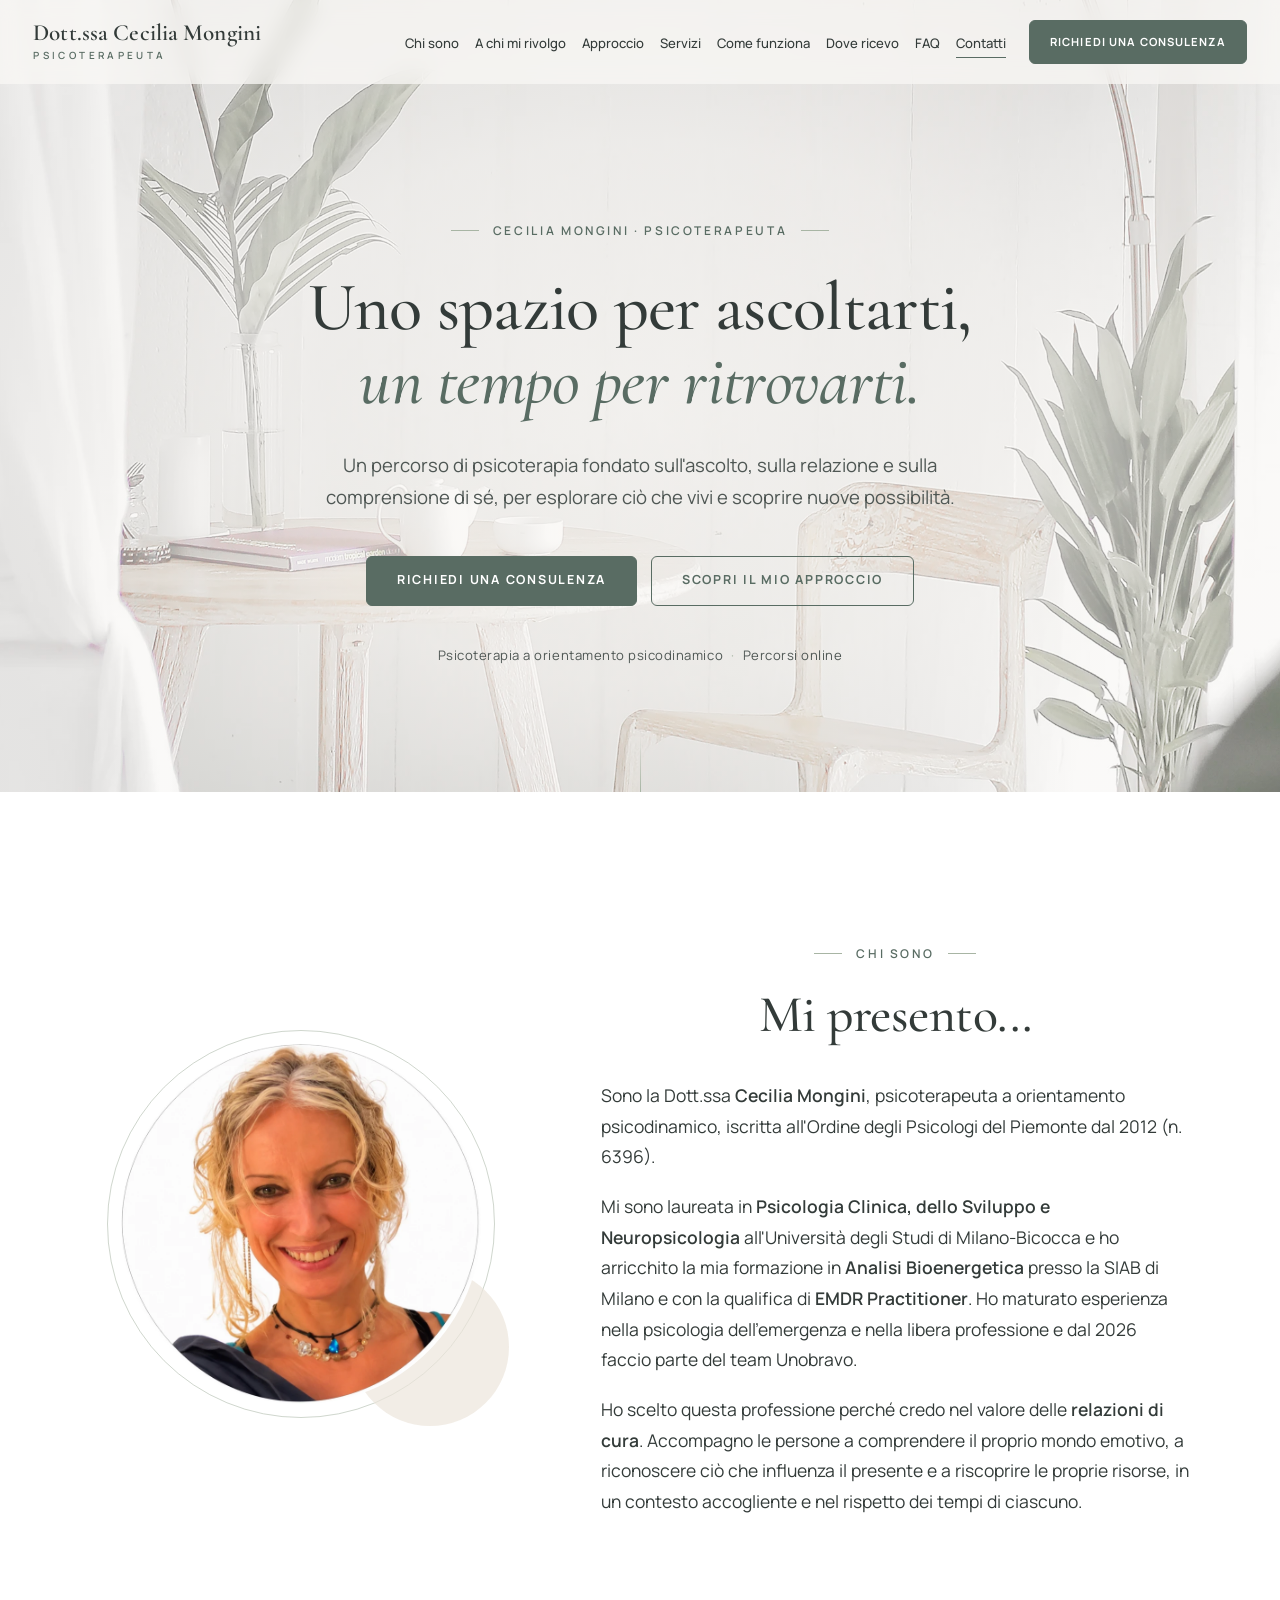
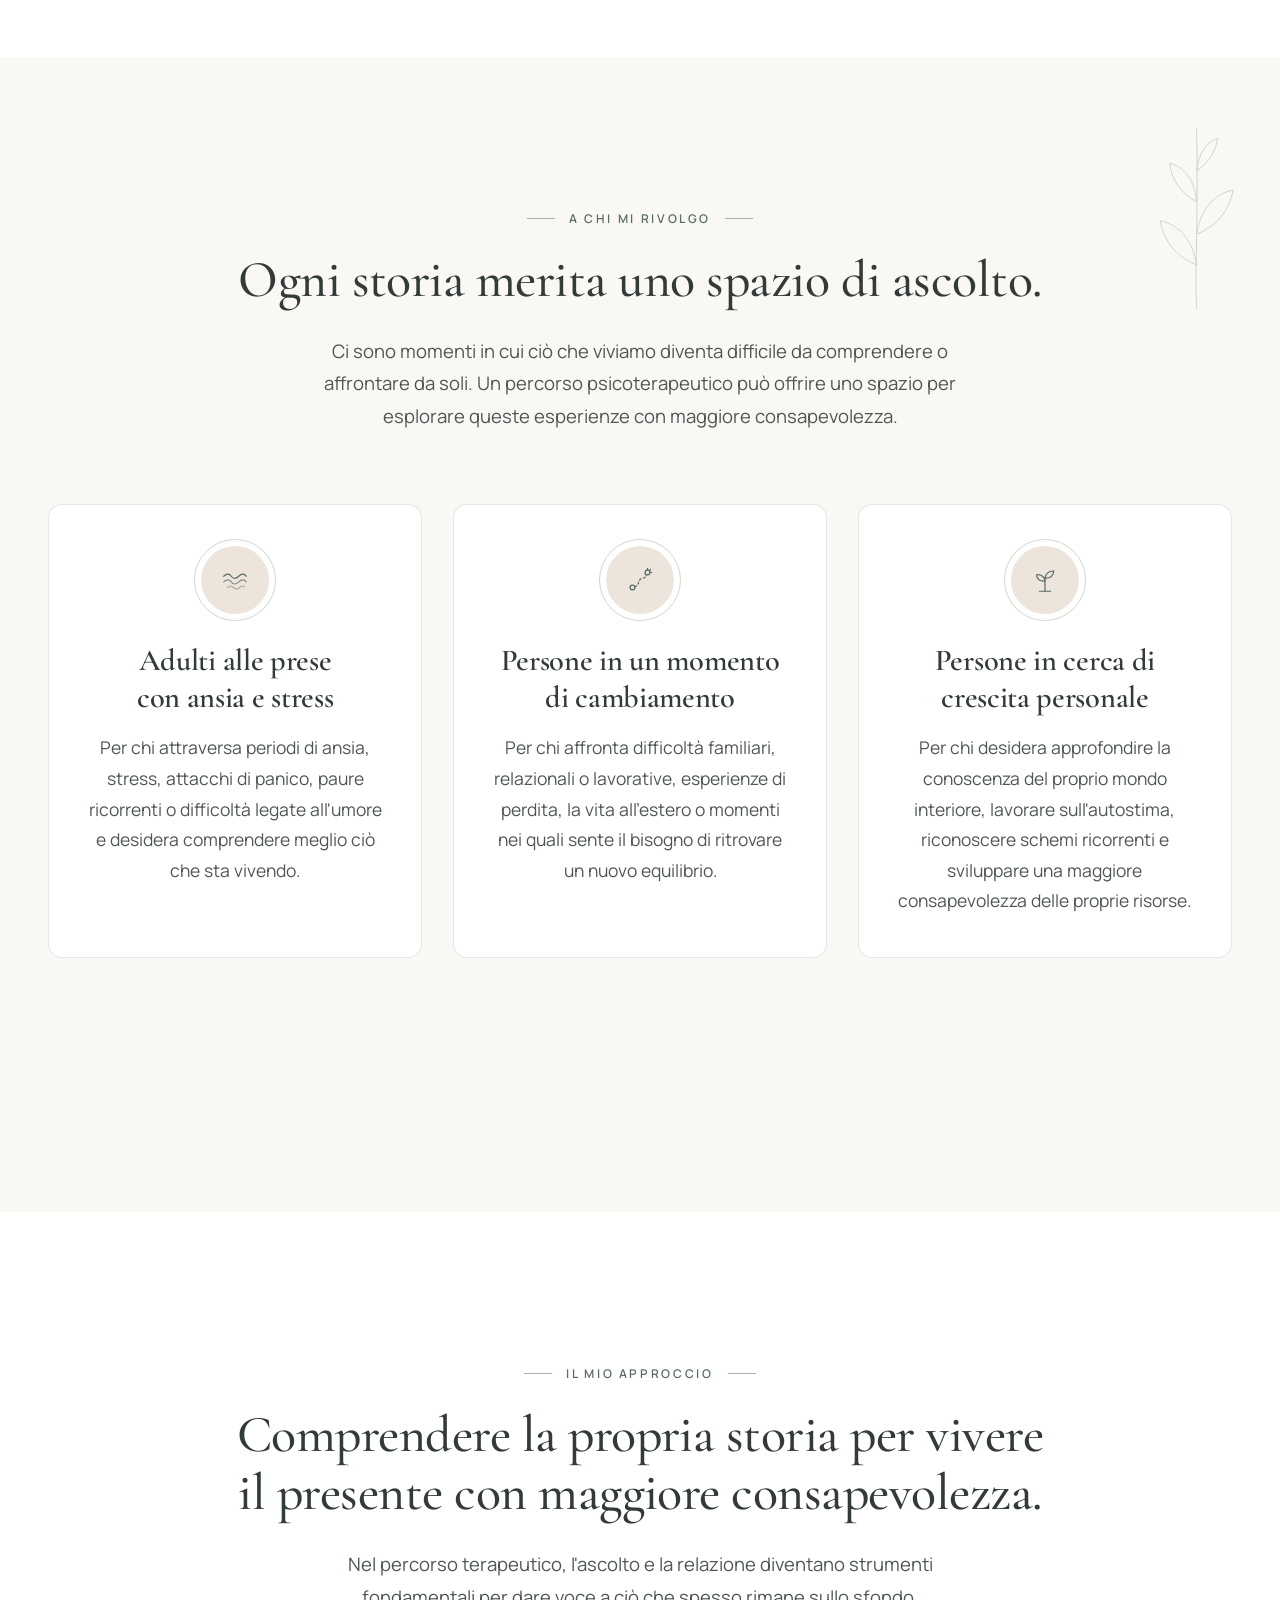
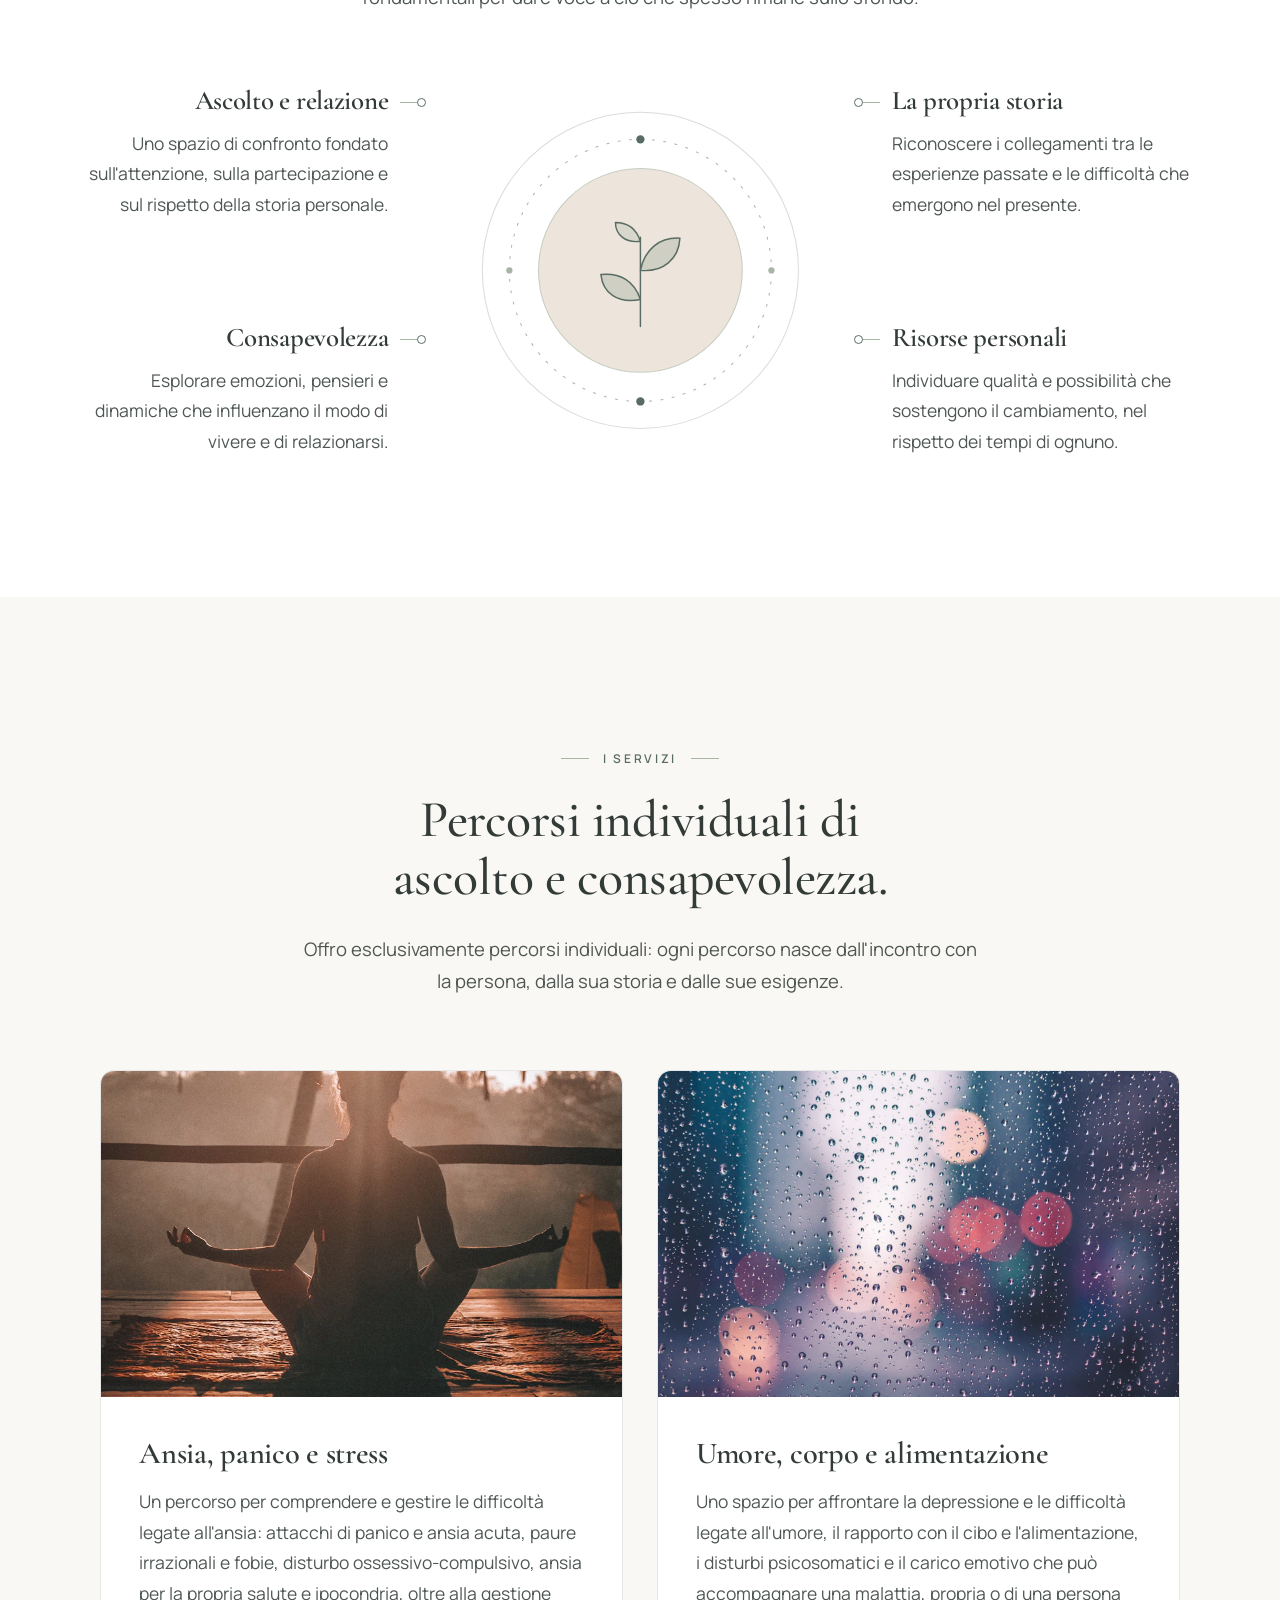
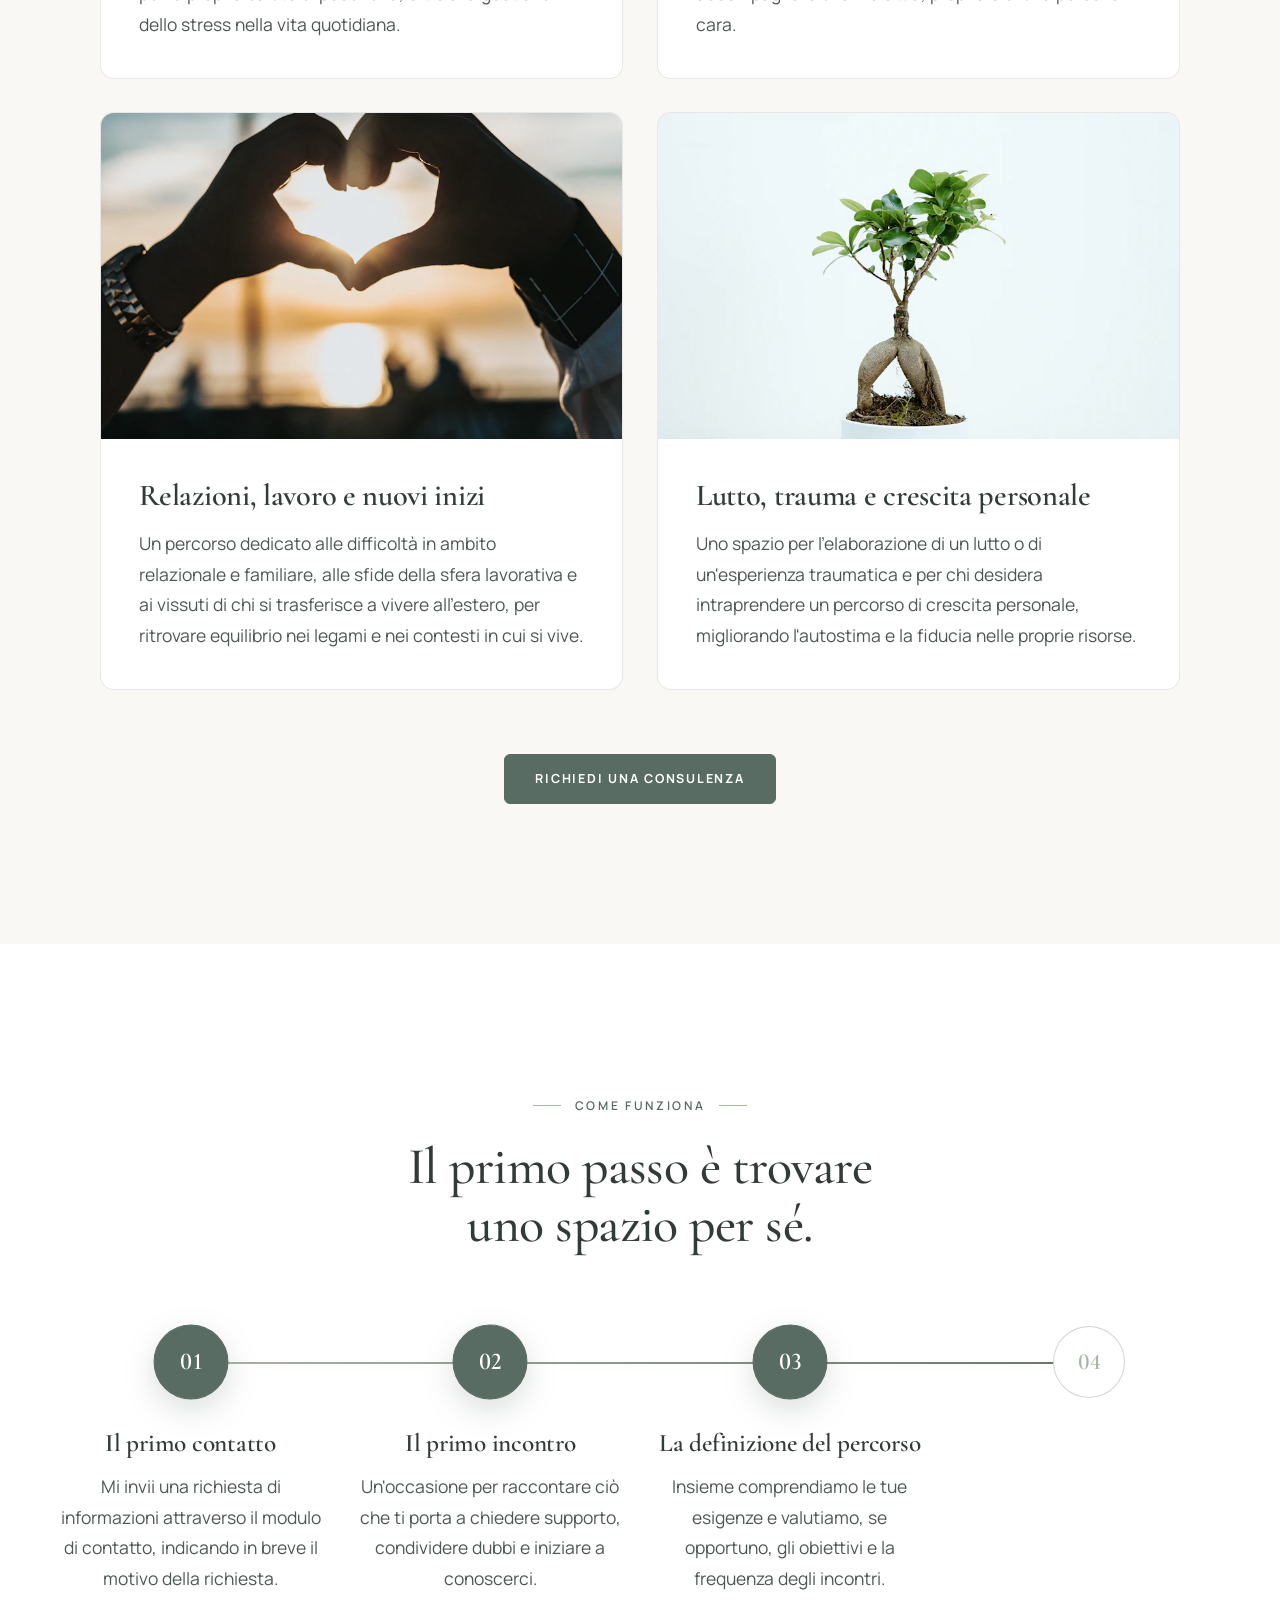
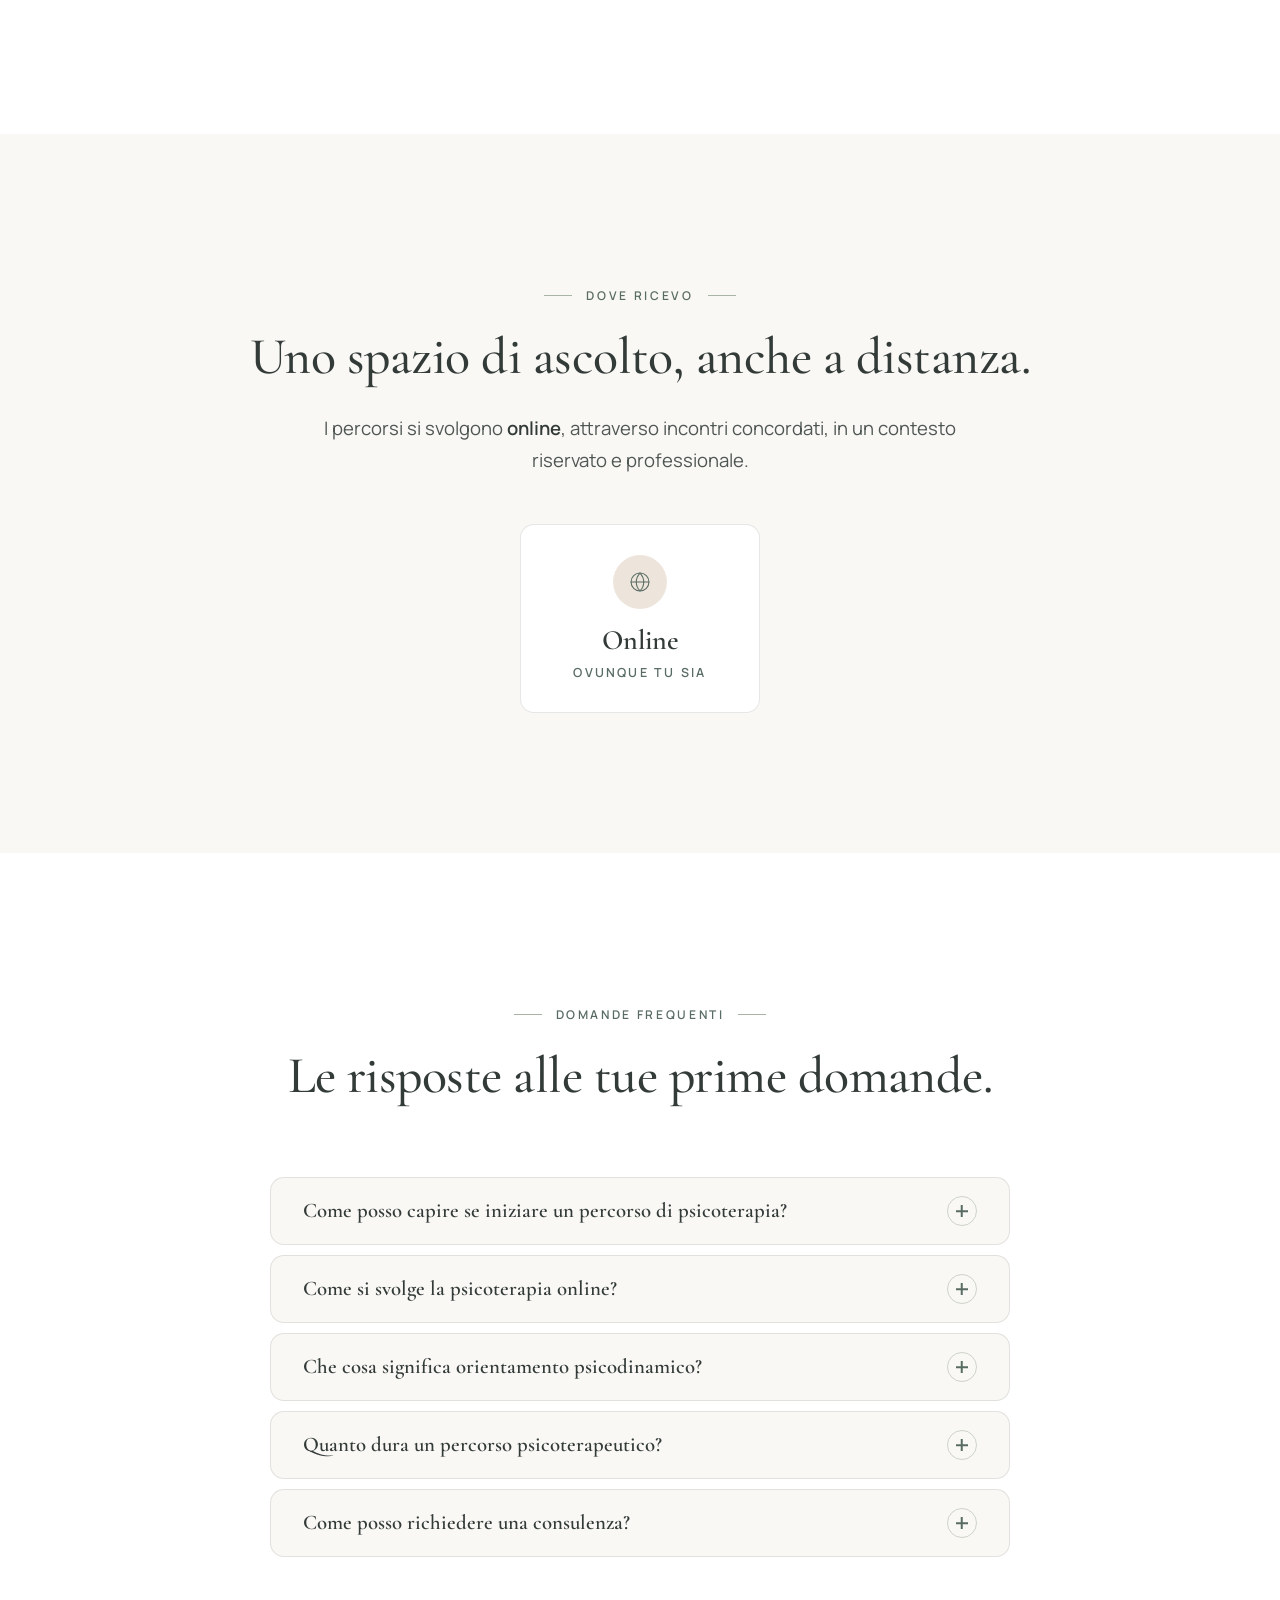
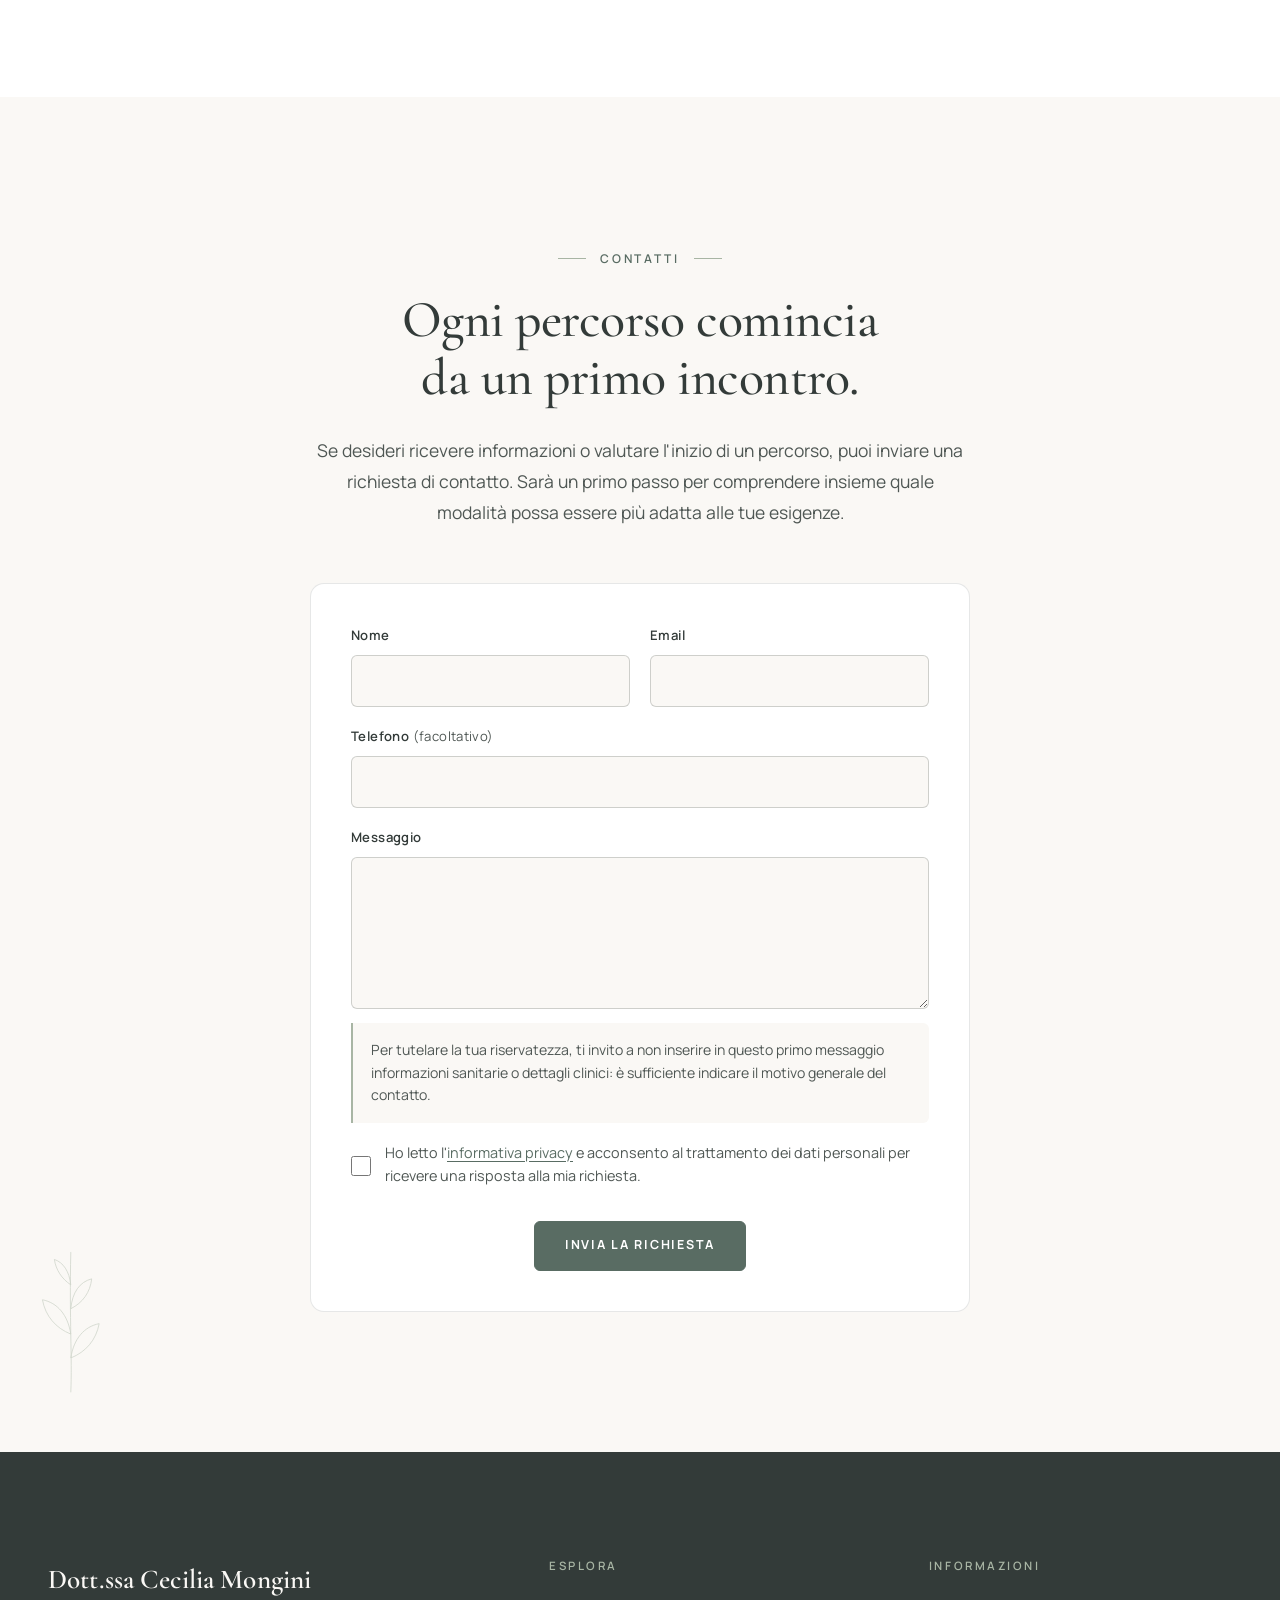
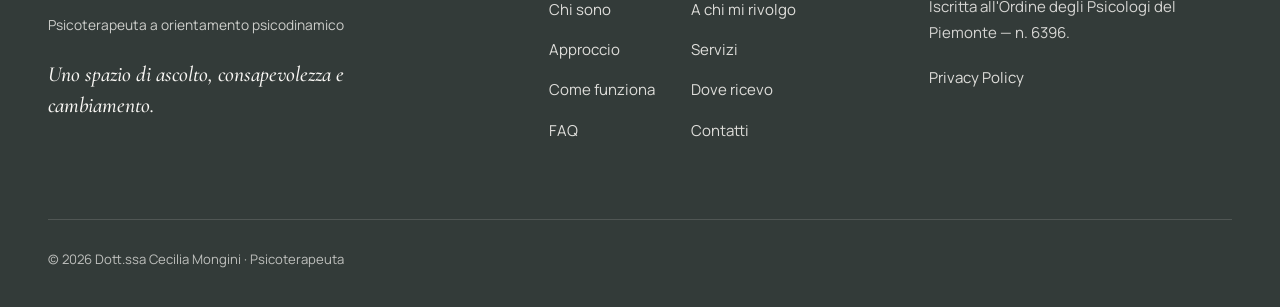
==== index.html @ b7d5caf2 "Sito one-page Dott.ssa Cecilia Mongini, psicoterapeuta Co-Authored-By: Claude Opus 5.5 <noreply@anth" ====
<!doctype html>
<html lang="it" class="no-js">
<head>
  <meta charset="utf-8">
  <meta name="viewport" content="width=device-width, initial-scale=1">
  <title>Cecilia Mongini | Psicoterapeuta Psicodinamica Online</title>
  <meta name="description" content="Cecilia Mongini, psicoterapeuta a orientamento psicodinamico. Percorsi di psicoterapia online dedicati all'ascolto, alla consapevolezza e al benessere emotivo.">
  <meta name="theme-color" content="#FAF8F5">
  <!-- Impostare l'URL definitivo del dominio quando disponibile -->
  <!-- <link rel="canonical" href="https://www.dominio-definitivo.it/"> -->
  <meta property="og:type" content="website">
  <meta property="og:locale" content="it_IT">
  <meta property="og:title" content="Cecilia Mongini | Psicoterapeuta Psicodinamica Online">
  <meta property="og:description" content="Psicoterapia a orientamento psicodinamico, con percorsi online: uno spazio di ascolto, consapevolezza e cambiamento.">
  <meta property="og:image" content="assets/img/hero-1200.webp">

  <link rel="preload" href="assets/fonts/cormorant-garamond.woff2" as="font" type="font/woff2" crossorigin>
  <link rel="preload" href="assets/fonts/manrope.woff2" as="font" type="font/woff2" crossorigin>
  <link rel="preload" as="image" href="assets/img/hero-2200.webp"
        imagesrcset="assets/img/hero-700.webp 700w, assets/img/hero-1200.webp 1200w, assets/img/hero-2200.webp 2200w" imagesizes="100vw">
  <link rel="stylesheet" href="assets/css/style.css">
  <link rel="icon" href="data:image/svg+xml,%3Csvg xmlns='http://www.w3.org/2000/svg' viewBox='0 0 64 64'%3E%3Crect width='64' height='64' rx='14' fill='%23596C63'/%3E%3Ctext x='32' y='43' font-family='Georgia,serif' font-size='30' text-anchor='middle' fill='%23FAF8F5'%3ECM%3C/text%3E%3C/svg%3E">
  <script>document.documentElement.classList.remove("no-js");</script>
</head>
<body>
  <a class="skip-link" href="#contenuto">Vai al contenuto</a>

  <!-- ============================== 1. HEADER ============================== -->
  <header class="site-header">
    <div class="header-inner">
      <!-- Wordmark tipografico provvisorio: sostituire con il logo ufficiale quando disponibile -->
      <a class="wordmark" href="#top" aria-label="Dott.ssa Cecilia Mongini, Psicoterapeuta — torna all'inizio">
        <span class="wordmark-name">Dott.ssa Cecilia Mongini</span>
        <span class="wordmark-role">Psicoterapeuta</span>
      </a>

      <button class="nav-toggle" type="button" aria-expanded="false" aria-controls="main-nav" aria-label="Apri il menu">
        <span class="nav-toggle-bars" aria-hidden="true"><span></span><span></span><span></span></span>
      </button>

      <nav class="main-nav" id="main-nav" aria-label="Navigazione principale">
        <ul class="nav-list">
          <li><a href="#chi-sono">Chi sono</a></li>
          <li><a href="#a-chi-mi-rivolgo">A chi mi rivolgo</a></li>
          <li><a href="#approccio">Approccio</a></li>
          <li><a href="#servizi">Servizi</a></li>
          <li><a href="#come-funziona">Come funziona</a></li>
          <li><a href="#dove-ricevo">Dove ricevo</a></li>
          <li><a href="#faq">FAQ</a></li>
          <li><a href="#contatti">Contatti</a></li>
        </ul>
        <a class="btn btn-primary header-cta" href="#contatti">Richiedi una consulenza</a>
      </nav>
    </div>
  </header>

  <main id="contenuto">

    <!-- ============================== 2. HERO ============================== -->
    <section class="hero" id="top" aria-labelledby="hero-title">
      <picture class="hero-media" aria-hidden="true">
        <img src="assets/img/hero-1200.webp"
             srcset="assets/img/hero-700.webp 700w, assets/img/hero-1200.webp 1200w, assets/img/hero-2200.webp 2200w"
             sizes="100vw" alt="" width="2200" height="1200" fetchpriority="high" decoding="async">
      </picture>
      <div class="container">
        <div class="hero-content">
          <p class="eyebrow">Cecilia Mongini · Psicoterapeuta</p>
          <h1 id="hero-title"><span class="h1-a">Uno spazio per ascoltarti,</span> <span class="h1-b">un tempo per ritrovarti.</span></h1>
          <p class="hero-sub">Un percorso di psicoterapia fondato sull'ascolto, sulla relazione e sulla comprensione di sé, per esplorare ciò che vivi e scoprire nuove possibilità.</p>
          <div class="hero-actions">
            <a class="btn btn-primary" href="#contatti">Richiedi una consulenza</a>
            <a class="btn btn-secondary" href="#approccio">Scopri il mio approccio</a>
          </div>
          <p class="hero-micro">Psicoterapia a orientamento psicodinamico<span aria-hidden="true">·</span>Percorsi online</p>
        </div>
      </div>
      <span class="hero-line" aria-hidden="true"></span>
    </section>

    <!-- ============================== 3. CHI SONO ============================== -->
    <section class="section bg-bianco" id="chi-sono" aria-labelledby="chi-sono-title">
      <div class="container">
        <div class="about-layout">
          <header class="section-head about-head reveal">
            <p class="eyebrow">Chi sono</p>
            <h2 id="chi-sono-title">Mi presento...</h2>
          </header>

          <figure class="portrait reveal">
            <img src="assets/img/cecilia-mongini.webp" width="800" height="800" loading="lazy" decoding="async"
                 alt="Ritratto della Dott.ssa Cecilia Mongini, psicoterapeuta, sorridente su sfondo chiaro">
          </figure>

          <div class="about-text reveal">
            <p>Sono la Dott.ssa <strong>Cecilia Mongini</strong>, psicoterapeuta a orientamento psicodinamico, iscritta all'Ordine degli Psicologi del Piemonte dal 2012 (n. 6396).</p>
            <p>Mi sono laureata in <strong>Psicologia Clinica, dello Sviluppo e Neuropsicologia</strong> all'Università degli Studi di Milano-Bicocca e ho arricchito la mia formazione in <strong>Analisi Bioenergetica</strong> presso la SIAB di Milano e con la qualifica di <strong>EMDR Practitioner</strong>. Ho maturato esperienza nella psicologia dell'emergenza e nella libera professione e dal 2026 faccio parte del team Unobravo.</p>
            <p>Ho scelto questa professione perché credo nel valore delle <strong>relazioni di cura</strong>. Accompagno le persone a comprendere il proprio mondo emotivo, a riconoscere ciò che influenza il presente e a riscoprire le proprie risorse, in un contesto accogliente e nel rispetto dei tempi di ciascuno.</p>
          </div>
        </div>
      </div>
    </section>

    <!-- ============================== 4. A CHI MI RIVOLGO ============================== -->
    <section class="section bg-avorio" id="a-chi-mi-rivolgo" aria-labelledby="rivolgo-title">
      <svg class="botanical botanical-a" viewBox="0 0 120 200" fill="none" stroke="currentColor" stroke-width="1" aria-hidden="true">
        <path d="M60 196 C58 150 62 100 60 8"/>
        <path d="M60 150 C40 142 26 126 22 104 C42 108 56 124 60 150Z"/>
        <path d="M60 118 C80 110 94 94 98 72 C78 76 64 92 60 118Z"/>
        <path d="M60 84 C44 76 34 62 32 44 C48 48 58 62 60 84Z"/>
        <path d="M60 52 C72 44 80 32 82 18 C70 22 62 34 60 52Z"/>
      </svg>
      <div class="container">
        <header class="section-head reveal">
          <p class="eyebrow">A chi mi rivolgo</p>
          <h2 id="rivolgo-title">Ogni storia merita uno spazio di ascolto.</h2>
          <p class="lead">Ci sono momenti in cui ciò che viviamo diventa difficile da comprendere o affrontare da soli. Un percorso psicoterapeutico può offrire uno spazio per esplorare queste esperienze con maggiore consapevolezza.</p>
        </header>

        <div class="cards-3">
          <article class="card reveal">
            <span class="card-icon" aria-hidden="true">
              <!-- onde: respiro, ansia che si quieta -->
              <svg viewBox="0 0 32 32" fill="none" stroke="currentColor" stroke-width="1.3" stroke-linecap="round" stroke-linejoin="round">
                <path d="M4 12c3-3 6-3 8 0s5 3 8 0 6-3 8 0"/>
                <path d="M4 18c3-3 6-3 8 0s5 3 8 0 6-3 8 0" opacity=".7"/>
                <path d="M8 24c2.4-2 4.6-2 6.4 0s4.4 2 6.4 0 4-2 5.2-.6" opacity=".45"/>
              </svg>
            </span>
            <h3>Adulti alle prese con ansia e stress</h3>
            <p>Per chi attraversa periodi di ansia, stress, attacchi di panico, paure ricorrenti o difficoltà legate all'umore e desidera comprendere meglio ciò che sta vivendo.</p>
          </article>
          <article class="card reveal">
            <span class="card-icon" aria-hidden="true">
              <!-- sentiero: transizioni e cambiamenti -->
              <svg viewBox="0 0 32 32" fill="none" stroke="currentColor" stroke-width="1.3" stroke-linecap="round" stroke-linejoin="round">
                <circle cx="8" cy="24" r="2.6"/>
                <circle cx="24" cy="8" r="2.6"/>
                <path d="M10.4 23c6-1 2-7 7.6-8.6S22 12 22.6 10.2" stroke-dasharray="2 2.6"/>
                <path d="M24 3.5v1.6M28.5 8h-1.6M27.2 4.8l-1.1 1.1"/>
              </svg>
            </span>
            <h3>Persone in un momento di cambiamento</h3>
            <p>Per chi affronta difficoltà familiari, relazionali o lavorative, esperienze di perdita, la vita all'estero o momenti nei quali sente il bisogno di ritrovare un nuovo equilibrio.</p>
          </article>
          <article class="card reveal">
            <span class="card-icon" aria-hidden="true">
              <!-- germoglio: crescita personale -->
              <svg viewBox="0 0 32 32" fill="none" stroke="currentColor" stroke-width="1.3" stroke-linecap="round" stroke-linejoin="round">
                <path d="M16 28V14"/>
                <path d="M16 17c-1-4.6-4.6-7-9-6.6.2 4.6 3.8 7.4 9 6.6Z"/>
                <path d="M16 14c.8-4.8 4.4-7.8 9.4-7.6-.2 5-3.8 8.2-9.4 7.6Z"/>
                <path d="M10 28h12"/>
              </svg>
            </span>
            <h3>Persone in cerca di crescita personale</h3>
            <p>Per chi desidera approfondire la conoscenza del proprio mondo interiore, lavorare sull'autostima, riconoscere schemi ricorrenti e sviluppare una maggiore consapevolezza delle proprie risorse.</p>
          </article>
        </div>

        <div class="section-cta reveal">
          <a class="btn btn-primary" href="#contatti">Richiedi una consulenza</a>
        </div>
      </div>
    </section>

    <!-- ============================== 5. IL MIO APPROCCIO ============================== -->
    <section class="section bg-bianco" id="approccio" aria-labelledby="approccio-title">
      <div class="container">
        <header class="section-head reveal">
          <p class="eyebrow">Il mio approccio</p>
          <h2 id="approccio-title">Comprendere la propria storia per vivere il presente con maggiore consapevolezza.</h2>
          <p class="lead">Nel percorso terapeutico, l'ascolto e la relazione diventano strumenti fondamentali per dare voce a ciò che spesso rimane sullo sfondo.</p>
        </header>

        <div class="orbit">
          <ul class="orbit-list">
            <li class="orbit-item orbit-left reveal">
              <h3>Ascolto e relazione</h3>
              <p>Uno spazio di confronto fondato sull'attenzione, sulla partecipazione e sul rispetto della storia personale.</p>
            </li>
            <li class="orbit-item orbit-left reveal">
              <h3>Consapevolezza</h3>
              <p>Esplorare emozioni, pensieri e dinamiche che influenzano il modo di vivere e di relazionarsi.</p>
            </li>
            <li class="orbit-item orbit-right reveal">
              <h3>La propria storia</h3>
              <p>Riconoscere i collegamenti tra le esperienze passate e le difficoltà che emergono nel presente.</p>
            </li>
            <li class="orbit-item orbit-right reveal">
              <h3>Risorse personali</h3>
              <p>Individuare qualità e possibilità che sostengono il cambiamento, nel rispetto dei tempi di ognuno.</p>
            </li>
          </ul>

          <div class="orbit-center reveal" aria-hidden="true">
            <svg viewBox="0 0 320 320" fill="none">
              <circle cx="160" cy="160" r="152" stroke="#A8B5A4" stroke-opacity=".45"/>
              <circle class="orbit-spin" cx="160" cy="160" r="126" stroke="#596C63" stroke-opacity=".5" stroke-dasharray="2 9" stroke-linecap="round"/>
              <circle cx="160" cy="160" r="98" fill="#EDE5DC"/>
              <circle cx="160" cy="160" r="98" stroke="#A8B5A4" stroke-opacity=".6"/>
              <g class="orbit-spin-rev">
                <circle cx="160" cy="34" r="4" fill="#596C63"/>
                <circle cx="286" cy="160" r="3" fill="#A8B5A4"/>
                <circle cx="160" cy="286" r="4" fill="#596C63"/>
                <circle cx="34" cy="160" r="3" fill="#A8B5A4"/>
              </g>
              <g stroke="#596C63" stroke-width="1.4" stroke-linecap="round" stroke-linejoin="round">
                <path d="M160 214V128"/>
                <path d="M160 188c-6-18-20-26-38-24 2 18 16 28 38 24Z" fill="#A8B5A4" fill-opacity=".45"/>
                <path d="M160 160c4-20 18-32 38-31-1 20-16 33-38 31Z" fill="#A8B5A4" fill-opacity=".45"/>
                <path d="M160 132c-4-12-12-18-24-18 0 12 10 20 24 18Z" fill="#A8B5A4" fill-opacity=".3"/>
              </g>
            </svg>
          </div>
        </div>
      </div>
    </section>

    <!-- ============================== 6. I SERVIZI ============================== -->
    <section class="section bg-avorio" id="servizi" aria-labelledby="servizi-title">
      <div class="container">
        <header class="section-head reveal">
          <p class="eyebrow">I servizi</p>
          <h2 id="servizi-title">Percorsi individuali di ascolto e consapevolezza.</h2>
          <p class="lead">Offro esclusivamente percorsi individuali: ogni percorso nasce dall'incontro con la persona, dalla sua storia e dalle sue esigenze.</p>
        </header>

        <div class="services-grid">
          <article class="service-card reveal">
            <div class="service-media">
              <img src="assets/img/ansia-800.webp" srcset="assets/img/ansia-480.webp 480w, assets/img/ansia-800.webp 800w"
                   sizes="(max-width: 767px) 92vw, 520px" width="800" height="600" loading="lazy" decoding="async"
                   alt="Figura in controluce seduta in meditazione nella luce calda del tramonto">
            </div>
            <div class="service-body">
              <h3>Ansia, panico e stress</h3>
              <p>Un percorso per comprendere e gestire le difficoltà legate all'ansia: attacchi di panico e ansia acuta, paure irrazionali e fobie, disturbo ossessivo-compulsivo, ansia per la propria salute e ipocondria, oltre alla gestione dello stress nella vita quotidiana.</p>
            </div>
          </article>
          <article class="service-card reveal">
            <div class="service-media">
              <img src="assets/img/umore-800.webp" srcset="assets/img/umore-480.webp 480w, assets/img/umore-800.webp 800w"
                   sizes="(max-width: 767px) 92vw, 520px" width="800" height="600" loading="lazy" decoding="async"
                   alt="Gocce di pioggia su un vetro, con luci calde sfocate sullo sfondo">
            </div>
            <div class="service-body">
              <h3>Umore, corpo e alimentazione</h3>
              <p>Uno spazio per affrontare la depressione e le difficoltà legate all'umore, il rapporto con il cibo e l'alimentazione, i disturbi psicosomatici e il carico emotivo che può accompagnare una malattia, propria o di una persona cara.</p>
            </div>
          </article>
          <article class="service-card reveal">
            <div class="service-media">
              <img src="assets/img/relazioni-800.webp" srcset="assets/img/relazioni-480.webp 480w, assets/img/relazioni-800.webp 800w"
                   sizes="(max-width: 767px) 92vw, 520px" width="800" height="600" loading="lazy" decoding="async"
                   alt="Due mani che formano un cuore controluce nel sole del tramonto">
            </div>
            <div class="service-body">
              <h3>Relazioni, lavoro e nuovi inizi</h3>
              <p>Un percorso dedicato alle difficoltà in ambito relazionale e familiare, alle sfide della sfera lavorativa e ai vissuti di chi si trasferisce a vivere all'estero, per ritrovare equilibrio nei legami e nei contesti in cui si vive.</p>
            </div>
          </article>
          <article class="service-card reveal">
            <div class="service-media">
              <img src="assets/img/crescita-800.webp" srcset="assets/img/crescita-480.webp 480w, assets/img/crescita-800.webp 800w"
                   sizes="(max-width: 767px) 92vw, 520px" width="800" height="600" loading="lazy" decoding="async"
                   alt="Piccolo albero che cresce radicato su una pietra, su sfondo chiaro">
            </div>
            <div class="service-body">
              <h3>Lutto, trauma e crescita personale</h3>
              <p>Uno spazio per l'elaborazione di un lutto o di un'esperienza traumatica e per chi desidera intraprendere un percorso di crescita personale, migliorando l'autostima e la fiducia nelle proprie risorse.</p>
            </div>
          </article>
        </div>

        <div class="section-cta reveal">
          <a class="btn btn-primary" href="#contatti">Richiedi una consulenza</a>
        </div>
      </div>
    </section>

    <!-- ============================== 7. COME FUNZIONA ============================== -->
    <section class="section bg-bianco" id="come-funziona" aria-labelledby="funziona-title">
      <div class="container">
        <header class="section-head reveal">
          <p class="eyebrow">Come funziona</p>
          <h2 id="funziona-title">Il primo passo è trovare uno spazio per sé.</h2>
        </header>

        <ol class="timeline">
          <li class="step">
            <span class="step-node" aria-hidden="true"><span>01</span></span>
            <h3><span class="visually-hidden">Passaggio 1: </span>Il primo contatto</h3>
            <p>Mi invii una richiesta di informazioni attraverso il modulo di contatto, indicando in breve il motivo della richiesta.</p>
          </li>
          <li class="step">
            <span class="step-node" aria-hidden="true"><span>02</span></span>
            <h3><span class="visually-hidden">Passaggio 2: </span>Il primo incontro</h3>
            <p>Un'occasione per raccontare ciò che ti porta a chiedere supporto, condividere dubbi e iniziare a conoscerci.</p>
          </li>
          <li class="step">
            <span class="step-node" aria-hidden="true"><span>03</span></span>
            <h3><span class="visually-hidden">Passaggio 3: </span>La definizione del percorso</h3>
            <p>Insieme comprendiamo le tue esigenze e valutiamo, se opportuno, gli obiettivi e la frequenza degli incontri.</p>
          </li>
          <li class="step">
            <span class="step-node" aria-hidden="true"><span>04</span></span>
            <h3><span class="visually-hidden">Passaggio 4: </span>Il percorso terapeutico</h3>
            <p>Un cammino personalizzato, costruito nel rispetto dei tuoi bisogni e dei tuoi tempi.</p>
          </li>
        </ol>
      </div>
    </section>

    <!-- ============================== 8. DOVE RICEVO ============================== -->
    <section class="section bg-avorio" id="dove-ricevo" aria-labelledby="dove-title">
      <div class="container">
        <header class="section-head reveal">
          <p class="eyebrow">Dove ricevo</p>
          <h2 id="dove-title">Uno spazio di ascolto, anche a distanza.</h2>
          <p class="lead">I percorsi si svolgono <strong>online</strong>, attraverso incontri concordati, in un contesto riservato e professionale.</p>
        </header>

        <div class="where-badge reveal">
          <span class="where-icon" aria-hidden="true">
            <svg viewBox="0 0 32 32" fill="none" stroke="currentColor" stroke-width="1.3" stroke-linecap="round" stroke-linejoin="round">
              <circle cx="16" cy="16" r="11"/>
              <path d="M5 16h22M16 5c3 3.2 4.6 7 4.6 11S19 24 16 27c-3-3-4.6-7-4.6-11S13 8.2 16 5Z"/>
            </svg>
          </span>
          <span class="where-label">Online</span>
          <span class="where-sub">Ovunque tu sia</span>
        </div>
        <!-- Se in futuro verranno confermate sedi fisiche attive, aggiungerle qui. -->
      </div>
    </section>

    <!-- ============================== 9. FAQ ============================== -->
    <section class="section bg-bianco" id="faq" aria-labelledby="faq-title">
      <div class="container">
        <header class="section-head reveal">
          <p class="eyebrow">Domande frequenti</p>
          <h2 id="faq-title">Le risposte alle tue prime domande.</h2>
        </header>

        <div class="faq-list reveal">
          <div class="faq-item">
            <h3><button class="faq-trigger" type="button" aria-expanded="false" aria-controls="faq-1" id="faq-1-btn">
              Come posso capire se iniziare un percorso di psicoterapia?<span class="faq-icon" aria-hidden="true"></span></button></h3>
            <div class="faq-panel" id="faq-1" role="region" aria-labelledby="faq-1-btn"><div>
              <p>Ti suggerisco di prenderlo in considerazione quando senti il bisogno di comprendere meglio una difficoltà, affrontare un periodo complesso o dedicare uno spazio alla conoscenza di te. Nel primo incontro possiamo valutare insieme le tue esigenze.</p>
            </div></div>
          </div>
          <div class="faq-item">
            <h3><button class="faq-trigger" type="button" aria-expanded="false" aria-controls="faq-2" id="faq-2-btn">
              Come si svolge la psicoterapia online?<span class="faq-icon" aria-hidden="true"></span></button></h3>
            <div class="faq-panel" id="faq-2" role="region" aria-labelledby="faq-2-btn"><div>
              <p>Gli incontri si svolgono a distanza, con modalità che concordiamo insieme. Ti chiedo soltanto di avere a disposizione un ambiente riservato e una connessione adeguata, così da favorire il dialogo.</p>
            </div></div>
          </div>
          <div class="faq-item">
            <h3><button class="faq-trigger" type="button" aria-expanded="false" aria-controls="faq-3" id="faq-3-btn">
              Che cosa significa orientamento psicodinamico?<span class="faq-icon" aria-hidden="true"></span></button></h3>
            <div class="faq-panel" id="faq-3" role="region" aria-labelledby="faq-3-btn"><div>
              <p>È l'approccio con cui lavoro: insieme esploriamo il legame tra esperienze personali, emozioni, relazioni e processi inconsapevoli, per comprendere come possano influenzare il tuo presente.</p>
            </div></div>
          </div>
          <div class="faq-item">
            <h3><button class="faq-trigger" type="button" aria-expanded="false" aria-controls="faq-4" id="faq-4-btn">
              Quanto dura un percorso psicoterapeutico?<span class="faq-icon" aria-hidden="true"></span></button></h3>
            <div class="faq-panel" id="faq-4" role="region" aria-labelledby="faq-4-btn"><div>
              <p>Non esiste una durata uguale per tutti: dipende dalla situazione, dagli obiettivi e dall'andamento del lavoro. È un aspetto che valutiamo e ridefiniamo insieme nel corso del percorso.</p>
            </div></div>
          </div>
          <div class="faq-item">
            <h3><button class="faq-trigger" type="button" aria-expanded="false" aria-controls="faq-5" id="faq-5-btn">
              Come posso richiedere una consulenza?<span class="faq-icon" aria-hidden="true"></span></button></h3>
            <div class="faq-panel" id="faq-5" role="region" aria-labelledby="faq-5-btn"><div>
              <p>Puoi scrivermi attraverso la sezione <a href="#contatti">Contatti</a>: ti risponderò con le informazioni sulle modalità di incontro e sulla mia disponibilità.</p>
            </div></div>
          </div>
        </div>
      </div>
    </section>

    <!-- ============================== 10. CONTATTI ============================== -->
    <section class="section bg-avorio" id="contatti" aria-labelledby="contatti-title">
      <svg class="botanical botanical-b" viewBox="0 0 120 200" fill="none" stroke="currentColor" stroke-width="1" aria-hidden="true">
        <path d="M60 196 C58 150 62 100 60 8"/>
        <path d="M60 150 C40 142 26 126 22 104 C42 108 56 124 60 150Z"/>
        <path d="M60 118 C80 110 94 94 98 72 C78 76 64 92 60 118Z"/>
        <path d="M60 84 C44 76 34 62 32 44 C48 48 58 62 60 84Z"/>
        <path d="M60 52 C72 44 80 32 82 18 C70 22 62 34 60 52Z"/>
      </svg>
      <div class="container">
        <header class="section-head reveal" style="margin-bottom:28px">
          <p class="eyebrow">Contatti</p>
          <h2 id="contatti-title">Ogni percorso comincia da un primo incontro.</h2>
        </header>

        <div class="contact-wrap">
          <p class="contact-intro reveal">Se desideri ricevere informazioni o valutare l'inizio di un percorso, puoi inviare una richiesta di contatto. Sarà un primo passo per comprendere insieme quale modalità possa essere più adatta alle tue esigenze.</p>

          <!-- Recapiti diretti (email / telefono): inserire qui SOLO dopo conferma della professionista. -->

          <!--
            ATTIVAZIONE DEL MODULO
            Il modulo non invia nulla finché data-endpoint è vuoto: mostra un avviso e non simula invii.
            Per attivarlo inserire in data-endpoint l'URL HTTPS di un sistema di invio sicuro
            (destinatario reale confermato, conforme al GDPR).
          -->
          <form class="contact-form reveal" id="contact-form" data-endpoint="" novalidate>
            <div class="form-grid">
              <div class="field">
                <label for="nome">Nome</label>
                <input id="nome" name="nome" type="text" autocomplete="name" required aria-describedby="nome-error">
                <span class="field-error" id="nome-error" aria-live="polite"></span>
              </div>
              <div class="field">
                <label for="email">Email</label>
                <input id="email" name="email" type="email" autocomplete="email" inputmode="email" required aria-describedby="email-error">
                <span class="field-error" id="email-error" aria-live="polite"></span>
              </div>
              <div class="field field-full">
                <label for="telefono">Telefono <span class="optional">(facoltativo)</span></label>
                <input id="telefono" name="telefono" type="tel" autocomplete="tel" inputmode="tel">
              </div>
              <div class="field field-full">
                <label for="messaggio">Messaggio</label>
                <textarea id="messaggio" name="messaggio" rows="5" required aria-describedby="messaggio-note messaggio-error"></textarea>
                <span class="field-error" id="messaggio-error" aria-live="polite"></span>
                <p class="form-note" id="messaggio-note">Per tutelare la tua riservatezza, ti invito a non inserire in questo primo messaggio informazioni sanitarie o dettagli clinici: è sufficiente indicare il motivo generale del contatto.</p>
              </div>
              <div class="field field-full">
                <div class="consent">
                  <input id="privacy" name="privacy" type="checkbox" required aria-describedby="privacy-error">
                  <label for="privacy" style="font-weight:400;font-size:inherit;letter-spacing:0;color:inherit">Ho letto l'<a href="privacy-policy.html">informativa privacy</a> e acconsento al trattamento dei dati personali per ricevere una risposta alla mia richiesta.</label>
                </div>
                <span class="field-error" id="privacy-error" aria-live="polite"></span>
              </div>
            </div>
            <div class="form-actions">
              <button class="btn btn-primary" type="submit">Invia la richiesta</button>
            </div>
            <p class="form-status" role="status" aria-live="polite"></p>
          </form>
        </div>
      </div>
    </section>
  </main>

  <!-- ============================== 11. FOOTER ============================== -->
  <footer class="site-footer">
    <div class="container">
      <div class="footer-grid">
        <div class="footer-brand">
          <span class="wordmark-name">Dott.ssa Cecilia Mongini</span>
          <p class="footer-role">Psicoterapeuta a orientamento psicodinamico</p>
          <p class="footer-quote">Uno spazio di ascolto, consapevolezza e cambiamento.</p>
        </div>
        <nav aria-label="Link del footer">
          <p class="footer-title">Esplora</p>
          <ul class="footer-links footer-links-2col">
            <li><a href="#chi-sono">Chi sono</a></li>
            <li><a href="#a-chi-mi-rivolgo">A chi mi rivolgo</a></li>
            <li><a href="#approccio">Approccio</a></li>
            <li><a href="#servizi">Servizi</a></li>
            <li><a href="#come-funziona">Come funziona</a></li>
            <li><a href="#dove-ricevo">Dove ricevo</a></li>
            <li><a href="#faq">FAQ</a></li>
            <li><a href="#contatti">Contatti</a></li>
          </ul>
        </nav>
        <div>
          <p class="footer-title">Informazioni</p>
          <p style="margin-bottom:16px">Iscritta all'Ordine degli Psicologi del Piemonte — n. 6396.</p>
          <!-- Dati fiscali e professionali obbligatori (es. P. IVA): inserire qui dopo conferma. -->
          <ul class="footer-links">
            <li><a href="privacy-policy.html">Privacy Policy</a></li>
            <!-- Cookie Policy e gestione consensi: aggiungere solo se verranno introdotti strumenti che li richiedono. -->
          </ul>
        </div>
      </div>
      <div class="footer-bottom">
        <p>© <span id="year">2026</span> Dott.ssa Cecilia Mongini · Psicoterapeuta</p>
      </div>
    </div>
  </footer>

  <script src="assets/js/main.js" defer></script>
</body>
</html>
---- assets/css/style.css ----
/* ==========================================================================
   Cecilia Mongini — Psicoterapeuta
   Editorial Calm × Contemporary Psychology × Natural Elegance
   ========================================================================== */

/* ---------- Font (self-hosted, nessuna chiamata a servizi esterni) ---------- */
@font-face {
  font-family: "Cormorant Garamond";
  font-style: normal;
  font-weight: 500 600;
  font-display: swap;
  src: url("../fonts/cormorant-garamond.woff2") format("woff2");
}
@font-face {
  font-family: "Cormorant Garamond";
  font-style: italic;
  font-weight: 500;
  font-display: swap;
  src: url("../fonts/cormorant-garamond-italic.woff2") format("woff2");
}
@font-face {
  font-family: "Manrope";
  font-style: normal;
  font-weight: 400 700;
  font-display: swap;
  src: url("../fonts/manrope.woff2") format("woff2");
}

/* ---------- Design tokens ---------- */
:root {
  --avorio: #FAF8F5;
  --lino: #EDE5DC;
  --salvia: #A8B5A4;
  --eucalipto: #596C63;
  --eucalipto-scuro: #4A5B53;
  --antracite: #333B39;
  --bianco: #FFFFFF;

  --testo: var(--antracite);
  --testo-soft: #4F5754; /* antracite schiarito, contrasto AA su avorio/bianco/lino */
  --linea: rgba(51, 59, 57, 0.12);
  --linea-salvia: rgba(168, 181, 164, 0.55);

  --serif: "Cormorant Garamond", Georgia, "Times New Roman", serif;
  --sans: "Manrope", system-ui, -apple-system, "Segoe UI", Roboto, sans-serif;

  --container: 1200px;
  --gutter: clamp(20px, 5vw, 48px);
  --section-y: clamp(80px, 11vw, 140px);
  --radius: 14px;
  --radius-sm: 6px;
  --header-h: 84px;

  --shadow-soft: 0 1px 2px rgba(51, 59, 57, 0.04), 0 8px 24px rgba(51, 59, 57, 0.05);
  --ease: cubic-bezier(0.22, 0.61, 0.36, 1);
}

/* ---------- Reset essenziale ---------- */
*, *::before, *::after { box-sizing: border-box; }
html {
  scroll-behavior: smooth;
  scroll-padding-top: calc(var(--header-h) + 8px);
  -webkit-text-size-adjust: 100%;
}
body {
  margin: 0;
  background: var(--avorio);
  color: var(--testo);
  font-family: var(--sans);
  font-size: clamp(16px, 1.05vw + 0.55rem, 17.5px);
  line-height: 1.75;
  font-weight: 400;
  -webkit-font-smoothing: antialiased;
  text-rendering: optimizeLegibility;
  overflow-x: hidden;
}
img { display: block; max-width: 100%; height: auto; }
a { color: inherit; }
p { margin: 0 0 1.1em; }
p:last-child { margin-bottom: 0; }
ul { margin: 0; padding: 0; list-style: none; }
h1, h2, h3 {
  font-family: var(--serif);
  font-weight: 500;
  color: var(--antracite);
  margin: 0;
  letter-spacing: -0.01em;
  text-wrap: balance;
}
h1 { font-size: clamp(2.5rem, 4.6vw + 0.6rem, 4.6rem); line-height: 1.08; }
h2 { font-size: clamp(2.1rem, 3.3vw + 0.6rem, 3.55rem); line-height: 1.12; }
h3 { font-size: clamp(1.5rem, 1vw + 1.1rem, 1.95rem); line-height: 1.22; font-weight: 600; }
strong { font-weight: 600; color: var(--antracite); }
em { font-family: var(--serif); font-style: italic; font-size: 1.12em; }

:focus-visible {
  outline: 2px solid var(--eucalipto);
  outline-offset: 3px;
  border-radius: 4px;
}

.skip-link {
  position: absolute;
  left: 16px;
  top: -60px;
  z-index: 200;
  background: var(--eucalipto);
  color: var(--bianco);
  padding: 10px 18px;
  border-radius: var(--radius-sm);
  text-decoration: none;
  font-weight: 600;
  transition: top 0.2s var(--ease);
}
.skip-link:focus { top: 12px; }

.visually-hidden {
  position: absolute !important;
  width: 1px; height: 1px;
  padding: 0; margin: -1px;
  overflow: hidden; clip: rect(0 0 0 0);
  white-space: nowrap; border: 0;
}

/* ---------- Layout ---------- */
.container {
  width: 100%;
  max-width: calc(var(--container) + var(--gutter) * 2);
  margin-inline: auto;
  padding-inline: var(--gutter);
}
.section { padding-block: var(--section-y); position: relative; }
.bg-avorio { background: var(--avorio); }
.bg-bianco { background: var(--bianco); }
.bg-lino { background: var(--lino); }

.section-head {
  text-align: center;
  max-width: 820px;
  margin: 0 auto clamp(48px, 6vw, 72px);
}
.eyebrow {
  display: inline-flex;
  align-items: center;
  gap: 14px;
  font-family: var(--sans);
  font-size: 0.75rem;
  font-weight: 600;
  letter-spacing: 0.22em;
  text-transform: uppercase;
  color: var(--eucalipto);
  margin: 0 0 22px;
}
.eyebrow::before, .eyebrow::after {
  content: "";
  width: 28px;
  height: 1px;
  background: var(--salvia);
}
.section-head .lead {
  margin: 26px auto 0;
  max-width: 680px;
  color: var(--testo-soft);
  font-size: 1.06em;
}

/* ---------- Pulsanti ---------- */
.btn {
  display: inline-flex;
  align-items: center;
  justify-content: center;
  gap: 10px;
  min-height: 50px;
  padding: 15px 30px;
  border-radius: var(--radius-sm);
  border: 1px solid var(--eucalipto);
  font-family: var(--sans);
  font-size: 0.78rem;
  font-weight: 700;
  letter-spacing: 0.14em;
  text-transform: uppercase;
  text-decoration: none;
  line-height: 1.2;
  text-align: center;
  cursor: pointer;
  transition: background-color 0.35s var(--ease), color 0.35s var(--ease), border-color 0.35s var(--ease), transform 0.35s var(--ease);
}
.btn-primary { background: var(--eucalipto); color: var(--bianco); }
.btn-primary:hover { background: var(--eucalipto-scuro); border-color: var(--eucalipto-scuro); }
.btn-secondary { background: transparent; color: var(--eucalipto); }
.btn-secondary:hover { background: rgba(89, 108, 99, 0.08); }
.btn:active { transform: translateY(1px); }
.section-cta { text-align: center; margin-top: clamp(48px, 6vw, 64px); }

/* ---------- Header ---------- */
.site-header {
  position: fixed;
  inset: 0 0 auto 0;
  z-index: 100;
  height: var(--header-h);
  background: rgba(250, 248, 245, 0.72);
  backdrop-filter: blur(10px);
  -webkit-backdrop-filter: blur(10px);
  border-bottom: 1px solid transparent;
  transition: background-color 0.4s var(--ease), box-shadow 0.4s var(--ease), border-color 0.4s var(--ease);
}
.site-header.is-scrolled {
  background: rgba(250, 248, 245, 0.97);
  border-bottom-color: var(--linea);
  box-shadow: 0 6px 24px rgba(51, 59, 57, 0.05);
}
.header-inner {
  height: 100%;
  width: 100%;
  max-width: 1440px;
  margin-inline: auto;
  padding-inline: clamp(20px, 2.6vw, 48px);
  display: flex;
  align-items: center;
  justify-content: space-between;
  gap: clamp(16px, 1.6vw, 32px);
}
.wordmark {
  display: inline-flex;
  flex-direction: column;
  text-decoration: none;
  line-height: 1;
  flex-shrink: 0;
}
.wordmark-name {
  font-family: var(--serif);
  font-weight: 600;
  font-size: clamp(1.3rem, 0.5vw + 1.05rem, 1.55rem);
  letter-spacing: 0.005em;
  color: var(--antracite);
  white-space: nowrap;
}
.wordmark-role {
  margin-top: 6px;
  font-family: var(--sans);
  font-size: 0.62rem;
  font-weight: 600;
  letter-spacing: 0.34em;
  text-transform: uppercase;
  color: var(--eucalipto);
}
.main-nav { display: flex; align-items: center; gap: clamp(16px, 1.8vw, 36px); }
.nav-list { display: flex; gap: clamp(12px, 1.25vw, 26px); }
.nav-list a {
  position: relative;
  font-size: clamp(0.8rem, 0.25vw + 0.62rem, 0.88rem);
  font-weight: 500;
  text-decoration: none;
  color: var(--antracite);
  padding: 8px 0;
  white-space: nowrap;
}
.nav-list a::after {
  content: "";
  position: absolute;
  left: 0; right: 0; bottom: 2px;
  height: 1px;
  background: var(--eucalipto);
  transform: scaleX(0);
  transform-origin: left;
  transition: transform 0.4s var(--ease);
}
.nav-list a:hover::after,
.nav-list a[aria-current="true"]::after { transform: scaleX(1); }
.header-cta { min-height: 44px; padding: 12px 20px; font-size: 0.7rem; letter-spacing: 0.1em; white-space: nowrap; flex-shrink: 0; }

.nav-toggle {
  display: none;
  width: 48px; height: 48px;
  border: 1px solid var(--linea);
  border-radius: var(--radius-sm);
  background: transparent;
  cursor: pointer;
  align-items: center;
  justify-content: center;
}
.nav-toggle-bars { position: relative; width: 20px; height: 12px; }
.nav-toggle-bars span {
  position: absolute; left: 0;
  width: 100%; height: 1.5px;
  background: var(--antracite);
  transition: transform 0.35s var(--ease), opacity 0.25s var(--ease), top 0.35s var(--ease);
}
.nav-toggle-bars span:nth-child(1) { top: 0; }
.nav-toggle-bars span:nth-child(2) { top: 5.25px; }
.nav-toggle-bars span:nth-child(3) { top: 10.5px; }
.nav-toggle[aria-expanded="true"] .nav-toggle-bars span:nth-child(1) { top: 5.25px; transform: rotate(45deg); }
.nav-toggle[aria-expanded="true"] .nav-toggle-bars span:nth-child(2) { opacity: 0; }
.nav-toggle[aria-expanded="true"] .nav-toggle-bars span:nth-child(3) { top: 5.25px; transform: rotate(-45deg); }

/* ---------- Hero ---------- */
.hero {
  position: relative;
  display: flex;
  align-items: center;
  min-height: min(88vh, 860px);
  padding: calc(var(--header-h) + clamp(64px, 9vw, 112px)) 0 clamp(72px, 9vw, 112px);
  overflow: hidden;
  isolation: isolate;
  background: var(--avorio);
}
.hero-media {
  position: absolute;
  inset: 0;
  z-index: -2;
}
.hero-media img {
  width: 100%;
  height: 100%;
  object-fit: cover;
  object-position: center 40%;
}
.hero::before {
  /* overlay avorio coprente per la leggibilità */
  content: "";
  position: absolute;
  inset: 0;
  z-index: -1;
  background:
    radial-gradient(ellipse 58% 62% at 50% 52%, rgba(250, 248, 245, 0.82) 0%, rgba(250, 248, 245, 0.7) 55%, rgba(250, 248, 245, 0.38) 100%);
}
.hero-content {
  text-align: center;
  max-width: 900px;
  margin-inline: auto;
}
.hero .eyebrow { margin-bottom: 30px; }
.hero h1 { margin-bottom: 30px; }
.h1-a { color: var(--antracite); display: block; }
.h1-b { display: block; }
.h1-b { color: var(--eucalipto); font-style: italic; }
@media (min-width: 768px) {
  /* da desktop/tablet il titolo resta su due righe esatte */
  .hero h1 { text-wrap: nowrap; }
  .h1-a, .h1-b { display: block; white-space: nowrap; }
}
.hero-sub {
  max-width: 660px;
  margin: 0 auto 42px;
  font-size: clamp(1.02rem, 0.35vw + 0.95rem, 1.16rem);
  color: var(--testo-soft);
}
.hero-actions {
  display: flex;
  flex-wrap: wrap;
  justify-content: center;
  gap: 14px;
}
.hero-micro {
  margin: 38px auto 0;
  font-size: 0.82rem;
  letter-spacing: 0.04em;
  color: var(--testo-soft);
}
.hero-micro span { color: var(--salvia); padding-inline: 8px; }
.hero-line {
  position: absolute;
  left: 50%;
  bottom: 0;
  width: 1px;
  height: clamp(36px, 5vw, 56px);
  background: linear-gradient(to bottom, transparent, var(--salvia));
}

/* ---------- Chi sono ---------- */
.about-layout {
  display: grid;
  grid-template-columns: minmax(0, 5fr) minmax(0, 7fr);
  grid-template-areas:
    "photo head"
    "photo text";
  grid-template-rows: auto 1fr;
  column-gap: clamp(48px, 7vw, 104px);
  align-items: start;
  max-width: 1100px;
  margin-inline: auto;
}
.about-head { grid-area: head; margin-bottom: 36px; align-self: end; }
.portrait { grid-area: photo; align-self: center; }
.about-text { grid-area: text; }
.portrait {
  position: relative;
  width: 100%;
  max-width: 360px;
  margin: 0 auto;
}
.portrait::before {
  content: "";
  position: absolute;
  inset: -14px;
  border-radius: 50%;
  border: 1px solid var(--linea-salvia);
}
.portrait::after {
  content: "";
  position: absolute;
  width: 44%;
  aspect-ratio: 1;
  right: -8%;
  bottom: -6%;
  border-radius: 50%;
  background: var(--lino);
  z-index: 0;
  opacity: 0.7;
}
.portrait img {
  position: relative;
  z-index: 1;
  width: 100%;
  aspect-ratio: 1 / 1;
  object-fit: cover;
  border-radius: 50%;
  background: var(--bianco);
}
.about-text p { color: var(--antracite); }

/* ---------- Card (A chi mi rivolgo) ---------- */
.cards-3 {
  display: grid;
  grid-template-columns: repeat(3, minmax(0, 1fr));
  gap: clamp(20px, 2.4vw, 32px);
}
.card {
  background: var(--bianco);
  border: 1px solid var(--linea);
  border-radius: var(--radius);
  padding: clamp(32px, 3.2vw, 44px) clamp(26px, 2.8vw, 38px);
  transition: border-color 0.45s var(--ease), box-shadow 0.45s var(--ease), transform 0.45s var(--ease);
  display: flex;
  flex-direction: column;
  align-items: center;
  text-align: center;
}
.card:hover {
  border-color: var(--linea-salvia);
  box-shadow: var(--shadow-soft);
  transform: translateY(-3px);
}
.card-icon {
  position: relative;
  display: inline-flex;
  align-items: center;
  justify-content: center;
  width: 68px; height: 68px;
  border-radius: 50%;
  background: var(--lino);
  color: var(--eucalipto);
  margin-bottom: 28px;
  transition: background-color 0.45s var(--ease), color 0.45s var(--ease);
}
.card-icon::after {
  content: "";
  position: absolute;
  inset: -7px;
  border-radius: 50%;
  border: 1px solid var(--linea-salvia);
  transition: transform 0.6s var(--ease), opacity 0.6s var(--ease);
}
.card-icon svg { width: 30px; height: 30px; }
.card:hover .card-icon { background: var(--eucalipto); color: var(--bianco); }
.card:hover .card-icon::after { transform: scale(1.12); opacity: 0.5; }
.card h3 { margin-bottom: 16px; }
.card p { color: var(--testo-soft); }

/* ---------- Approccio: costellazione attorno a un emblema ---------- */
.orbit {
  position: relative;
  display: grid;
  grid-template-columns: minmax(0, 1fr) clamp(260px, 26vw, 340px) minmax(0, 1fr);
  align-items: center;
  column-gap: clamp(32px, 4vw, 64px);
  max-width: 1120px;
  margin-inline: auto;
}
.orbit-list { display: contents; }
.orbit-item {
  position: relative;
  max-width: 340px;
}
.orbit-item h3 {
  font-size: clamp(1.45rem, 0.6vw + 1.2rem, 1.75rem);
  margin-bottom: 10px;
}
.orbit-item p { color: var(--testo-soft); }
.orbit-left { grid-column: 1; text-align: right; justify-self: end; padding-right: 34px; }
.orbit-right { grid-column: 3; text-align: left; justify-self: start; padding-left: 34px; }
.orbit-item:nth-child(1), .orbit-item:nth-child(3) { grid-row: 1; align-self: end; margin-bottom: clamp(28px, 4vw, 56px); }
.orbit-item:nth-child(2), .orbit-item:nth-child(4) { grid-row: 2; align-self: start; margin-top: clamp(28px, 4vw, 56px); }
/* filo sottile + nodo che collega ogni voce all'emblema */
.orbit-item::before {
  content: "";
  position: absolute;
  top: 0.95em;
  width: 22px; height: 1px;
  background: var(--salvia);
}
.orbit-item::after {
  content: "";
  position: absolute;
  top: calc(0.95em - 4px);
  width: 9px; height: 9px;
  border-radius: 50%;
  background: var(--bianco);
  border: 1px solid var(--eucalipto);
}
.orbit-left::before { right: 0; }
.orbit-left::after { right: -4px; }
.orbit-right::before { left: 0; }
.orbit-right::after { left: -4px; }
.orbit-center {
  grid-column: 2;
  grid-row: 1 / span 2;
  width: 100%;
}
.orbit-center svg { width: 100%; height: auto; display: block; overflow: visible; }
.orbit-spin, .orbit-spin-rev { transform-origin: 160px 160px; transform-box: view-box; }
.orbit-spin { animation: spin 60s linear infinite; }
.orbit-spin-rev { animation: spin 90s linear infinite reverse; }
@keyframes spin { to { transform: rotate(360deg); } }
.orbit-left.reveal { transform: translateX(-22px); }
.orbit-right.reveal { transform: translateX(22px); }
.orbit-item.reveal.is-visible { transform: none; }
.orbit-center.reveal { transform: scale(0.94); transition-duration: 1.4s; }
.orbit-center.reveal.is-visible { transform: none; }

/* ---------- Servizi ---------- */
.services-grid {
  display: grid;
  grid-template-columns: repeat(2, minmax(0, 1fr));
  gap: clamp(22px, 2.6vw, 36px);
  max-width: 1080px;
  margin-inline: auto;
}
.service-card {
  background: var(--bianco);
  border: 1px solid var(--linea);
  border-radius: var(--radius);
  overflow: hidden;
  display: flex;
  flex-direction: column;
  transition: box-shadow 0.45s var(--ease), transform 0.45s var(--ease);
}
.service-card:hover { box-shadow: var(--shadow-soft); transform: translateY(-3px); }
.service-media {
  aspect-ratio: 16 / 10;
  overflow: hidden;
  background: var(--lino);
}
.service-media img {
  width: 100%; height: 100%;
  object-fit: cover;
  transition: transform 1.2s var(--ease);
  filter: saturate(0.82);
}
.service-card:hover .service-media img { transform: scale(1.03); }
.service-body { padding: clamp(28px, 3vw, 40px); flex: 1; }
.service-body h3 { margin-bottom: 14px; }
.service-body p { color: var(--testo-soft); }

/* ---------- Come funziona: linea che si disegna + nodi che si accendono ---------- */
.timeline {
  --progress: 0;
  position: relative;
  list-style: none;
  margin: 0 auto;
  padding: 0;
  display: grid;
  grid-template-columns: repeat(4, minmax(0, 1fr));
  gap: clamp(24px, 3vw, 44px);
  max-width: 1160px;
}
.timeline::before,
.timeline::after {
  content: "";
  position: absolute;
  top: 36px;
  left: 12.5%;
  right: 12.5%;
  height: 1px;
}
.timeline::before { background: var(--linea); }
.timeline::after {
  height: 2px;
  top: 35.5px;
  background: linear-gradient(90deg, var(--salvia), var(--eucalipto) 60%, var(--salvia));
  background-size: 200% 100%;
  transform-origin: left center;
  transform: scaleX(0);
  transition: transform 2.6s cubic-bezier(0.65, 0, 0.35, 1);
  animation: shimmer 4s linear infinite;
}
.timeline.is-drawn::after { transform: scaleX(1); }
@keyframes shimmer { to { background-position: -200% 0; } }

.step { position: relative; text-align: center; }
.step-node {
  position: relative;
  z-index: 1;
  display: inline-flex;
  align-items: center;
  justify-content: center;
  width: 72px; height: 72px;
  margin-bottom: 30px;
  border-radius: 50%;
  background: var(--bianco);
  border: 1px solid var(--linea-salvia);
  color: var(--salvia);
  font-family: var(--serif);
  font-size: 1.45rem;
  font-weight: 600;
  font-variant-numeric: lining-nums;
  transition: background-color 0.6s var(--ease), color 0.6s var(--ease), border-color 0.6s var(--ease), transform 0.6s var(--ease), box-shadow 0.6s var(--ease);
}
.step-node::before {
  /* alone che pulsa */
  content: "";
  position: absolute;
  inset: -1px;
  border-radius: 50%;
  border: 1px solid var(--eucalipto);
  opacity: 0;
}
.step h3, .step p {
  opacity: 0;
  transform: translateY(14px);
  transition: opacity 0.9s var(--ease), transform 0.9s var(--ease);
}
.step h3 { font-size: clamp(1.35rem, 0.6vw + 1.1rem, 1.6rem); margin-bottom: 12px; }
.step p { color: var(--testo-soft); max-width: 280px; margin-inline: auto; }
.step.is-on .step-node {
  background: var(--eucalipto);
  border-color: var(--eucalipto);
  color: var(--bianco);
  transform: scale(1.04);
  box-shadow: 0 10px 30px rgba(89, 108, 99, 0.22);
}
.step.is-on .step-node::before { animation: pulse 2.8s var(--ease) infinite; }
.step.is-on h3, .step.is-on p { opacity: 1; transform: none; }
.step.is-on p { transition-delay: 0.12s; }
@keyframes pulse {
  0% { transform: scale(1); opacity: 0.55; }
  100% { transform: scale(1.55); opacity: 0; }
}
.no-js .timeline::after { transform: scaleX(1); }
.no-js .step h3, .no-js .step p { opacity: 1; transform: none; }

/* ---------- Dove ricevo ---------- */
#dove-ricevo .section-head { margin-bottom: clamp(36px, 4vw, 48px); }
.where-badge {
  display: flex;
  flex-direction: column;
  align-items: center;
  gap: 6px;
  width: fit-content;
  min-width: 240px;
  margin-inline: auto;
  padding: 30px 44px 28px;
  background: var(--bianco);
  border: 1px solid var(--linea);
  border-radius: var(--radius);
  text-align: center;
}
.where-icon {
  display: inline-flex;
  align-items: center;
  justify-content: center;
  width: 54px; height: 54px;
  margin-bottom: 10px;
  border-radius: 50%;
  background: var(--lino);
  color: var(--eucalipto);
}
.where-icon svg { width: 26px; height: 26px; }
.where-label {
  font-family: var(--serif);
  font-size: 1.75rem;
  font-weight: 600;
  line-height: 1.1;
  color: var(--antracite);
}
.where-sub {
  font-size: 0.78rem;
  font-weight: 600;
  letter-spacing: 0.18em;
  text-transform: uppercase;
  color: var(--eucalipto);
}

/* ---------- FAQ ---------- */
.faq-list {
  max-width: 740px;
  margin-inline: auto;
  display: grid;
  gap: 10px;
}
.faq-item {
  background: var(--avorio);
  border: 1px solid var(--linea);
  border-radius: var(--radius);
  padding-inline: clamp(18px, 2.4vw, 30px);
  transition: border-color 0.35s var(--ease), background-color 0.35s var(--ease);
}
.faq-item.is-open { border-color: var(--linea-salvia); background: var(--lino); }
.faq-item h3 { font-size: inherit; font-family: var(--sans); font-weight: inherit; }
.faq-trigger {
  width: 100%;
  display: flex;
  align-items: center;
  justify-content: space-between;
  gap: 24px;
  padding: 18px 2px;
  background: none;
  border: 0;
  text-align: left;
  font-family: var(--serif);
  font-size: clamp(1.12rem, 0.4vw + 1rem, 1.3rem);
  font-weight: 600;
  line-height: 1.35;
  color: var(--antracite);
  cursor: pointer;
}
.faq-trigger:hover { color: var(--eucalipto); }
.faq-icon {
  position: relative;
  flex-shrink: 0;
  width: 30px; height: 30px;
  border-radius: 50%;
  border: 1px solid var(--linea-salvia);
  transition: background-color 0.35s var(--ease), border-color 0.35s var(--ease);
}
.faq-icon::before, .faq-icon::after {
  content: "";
  position: absolute;
  left: 50%; top: 50%;
  width: 12px; height: 1.5px;
  background: var(--eucalipto);
  transform: translate(-50%, -50%);
  transition: transform 0.4s var(--ease);
}
.faq-icon::after { transform: translate(-50%, -50%) rotate(90deg); }
.faq-trigger[aria-expanded="true"] .faq-icon { background: var(--eucalipto); border-color: var(--eucalipto); }
.faq-trigger[aria-expanded="true"] .faq-icon::before,
.faq-trigger[aria-expanded="true"] .faq-icon::after { background: var(--bianco); }
.faq-trigger[aria-expanded="true"] .faq-icon::after { transform: translate(-50%, -50%) rotate(0deg); }
.faq-panel {
  display: grid;
  grid-template-rows: 0fr;
  transition: grid-template-rows 0.5s var(--ease);
}
.faq-panel > div {
  overflow: hidden;
  visibility: hidden; /* contenuto chiuso nascosto anche alle tecnologie assistive */
  transition: visibility 0s linear 0.5s;
}
.faq-panel p { padding: 0 48px 20px 2px; font-size: 0.95em; color: var(--testo-soft); }
.faq-item.is-open .faq-panel { grid-template-rows: 1fr; }
.faq-item.is-open .faq-panel > div { visibility: visible; transition: visibility 0s; }
.no-js .faq-panel { grid-template-rows: 1fr; }
.no-js .faq-panel > div { visibility: visible; }

/* ---------- Contatti ---------- */
.contact-wrap {
  max-width: 660px;
  margin-inline: auto;
}
.contact-intro {
  text-align: center;
  color: var(--testo-soft);
  max-width: 660px;
  margin: 0 auto clamp(40px, 5vw, 56px);
}
.contact-form {
  background: var(--bianco);
  border: 1px solid var(--linea);
  border-radius: var(--radius);
  padding: clamp(24px, 3.4vw, 40px);
}
.form-grid {
  display: grid;
  grid-template-columns: repeat(2, minmax(0, 1fr));
  gap: 18px 20px;
}
.field { display: flex; flex-direction: column; gap: 8px; }
.field-full { grid-column: 1 / -1; }
.field label {
  font-size: 0.82rem;
  font-weight: 600;
  letter-spacing: 0.03em;
  color: var(--antracite);
}
.field .optional { font-weight: 400; color: var(--testo-soft); }
.field input,
.field textarea {
  width: 100%;
  font: inherit;
  font-size: 1rem;
  color: var(--antracite);
  background: var(--avorio);
  border: 1px solid rgba(51, 59, 57, 0.22);
  border-radius: var(--radius-sm);
  padding: 11px 14px;
  min-height: 46px;
  transition: border-color 0.3s var(--ease), background-color 0.3s var(--ease), box-shadow 0.3s var(--ease);
}
.field textarea { min-height: 120px; resize: vertical; line-height: 1.6; }
.field input:focus,
.field textarea:focus {
  outline: none;
  border-color: var(--eucalipto);
  background: var(--bianco);
  box-shadow: 0 0 0 3px rgba(89, 108, 99, 0.18);
}
.field [aria-invalid="true"] { border-color: var(--antracite); box-shadow: inset 0 0 0 1px var(--antracite); }
.field-error {
  font-size: 0.82rem;
  color: var(--antracite);
  font-weight: 600;
  min-height: 0;
}
.field-error:empty { display: none; }
.form-note {
  display: flex;
  gap: 12px;
  margin-top: 6px;
  padding: 16px 18px;
  border-left: 2px solid var(--salvia);
  background: var(--avorio);
  border-radius: 0 var(--radius-sm) var(--radius-sm) 0;
  font-size: 0.88rem;
  line-height: 1.6;
  color: var(--testo-soft);
}
.consent {
  display: grid;
  grid-template-columns: 22px minmax(0, 1fr);
  gap: 12px;
  align-items: start;
  font-size: 0.9rem;
  line-height: 1.6;
  color: var(--testo-soft);
}
.consent input {
  width: 20px; height: 20px;
  margin: 2px 0 0;
  accent-color: var(--eucalipto);
  cursor: pointer;
}
.consent a { color: var(--eucalipto); text-underline-offset: 3px; }
.form-actions { margin-top: 32px; text-align: center; }
.form-status {
  margin-top: 20px;
  text-align: center;
  font-size: 0.92rem;
  color: var(--testo-soft);
}
.form-status:empty { display: none; }
.form-status.is-error { color: var(--antracite); font-weight: 600; }

/* ---------- Footer ---------- */
.site-footer {
  background: var(--antracite);
  color: rgba(250, 248, 245, 0.82);
  padding: clamp(72px, 9vw, 104px) 0 36px;
  font-size: 0.94rem;
}
.footer-grid {
  display: grid;
  grid-template-columns: minmax(0, 1.4fr) minmax(0, 1fr) minmax(0, 1fr);
  gap: clamp(40px, 6vw, 80px);
  padding-bottom: clamp(48px, 6vw, 64px);
  border-bottom: 1px solid rgba(250, 248, 245, 0.14);
}
.footer-brand .wordmark-name { color: var(--avorio); font-size: 1.7rem; }
.footer-brand .footer-role {
  margin: 10px 0 22px;
  font-size: 0.86rem;
  color: rgba(250, 248, 245, 0.78);
}
.footer-quote {
  font-family: var(--serif);
  font-style: italic;
  font-size: 1.35rem;
  line-height: 1.4;
  color: var(--avorio);
  max-width: 340px;
}
.footer-title {
  font-size: 0.72rem;
  font-weight: 600;
  letter-spacing: 0.22em;
  text-transform: uppercase;
  color: var(--salvia);
  margin: 0 0 18px;
}
.footer-links li { margin-bottom: 8px; }
.footer-links-2col { display: grid; grid-template-columns: repeat(2, minmax(0, max-content)); column-gap: 36px; }
.footer-links a {
  text-decoration: none;
  color: rgba(250, 248, 245, 0.86);
  transition: color 0.3s var(--ease);
  display: inline-block;
  padding: 3px 0;
}
.footer-links a:hover { color: var(--bianco); text-decoration: underline; text-underline-offset: 4px; }
.footer-bottom {
  display: flex;
  flex-wrap: wrap;
  justify-content: space-between;
  gap: 12px 24px;
  padding-top: 28px;
  font-size: 0.82rem;
  color: rgba(250, 248, 245, 0.7);
}
.site-footer :focus-visible { outline-color: var(--salvia); }

/* ---------- Decorazioni botaniche ---------- */
.botanical {
  position: absolute;
  pointer-events: none;
  color: var(--salvia);
  opacity: 0.55;
}
.botanical-a { right: max(2vw, 12px); top: 64px; width: clamp(70px, 9vw, 130px); }
.botanical-b { left: max(2vw, 12px); bottom: 56px; width: clamp(60px, 7vw, 110px); transform: scaleX(-1); }

/* ---------- Animazioni di apparizione ---------- */
.reveal {
  opacity: 0;
  transform: translateY(18px);
  transition: opacity 1s var(--ease), transform 1s var(--ease);
}
.reveal.is-visible { opacity: 1; transform: none; }
.no-js .reveal { opacity: 1; transform: none; }

@media (prefers-reduced-motion: reduce) {
  html { scroll-behavior: auto; }
  *, *::before, *::after {
    animation-duration: 0.01ms !important;
    transition-duration: 0.01ms !important;
  }
  .reveal { opacity: 1; transform: none; }
}

/* ==========================================================================
   Responsive
   ========================================================================== */

/* Header: menu burger solo su mobile / tablet (sotto i 1100px) */
@media (max-width: 1099px) {
  :root { --header-h: 76px; }
  .nav-toggle { display: inline-flex; }
  .main-nav {
    position: fixed;
    top: var(--header-h);
    left: 0; right: 0;
    height: calc(100dvh - var(--header-h));
    flex-direction: column;
    align-items: stretch;
    justify-content: flex-start;
    gap: 32px;
    padding: 24px var(--gutter) 48px;
    background: var(--avorio);
    border-top: 1px solid var(--linea);
    overflow-y: auto;
    opacity: 0;
    visibility: hidden;
    transform: translateY(-8px);
    transition: opacity 0.35s var(--ease), transform 0.35s var(--ease), visibility 0s linear 0.35s;
  }
  .main-nav.is-open {
    opacity: 1;
    visibility: visible;
    transform: none;
    transition: opacity 0.35s var(--ease), transform 0.35s var(--ease), visibility 0s;
  }
  .nav-list { flex-direction: column; gap: 0; }
  .nav-list a {
    display: block;
    padding: 14px 0;
    font-family: var(--serif);
    font-size: 1.5rem;
    font-weight: 500;
    border-bottom: 1px solid var(--linea);
  }
  .nav-list a::after { display: none; }
  .header-cta { min-height: 52px; font-size: 0.78rem; letter-spacing: 0.14em; }
  body.nav-open { overflow: hidden; }
}

/* Tablet */
@media (max-width: 1024px) {
  .cards-3 { grid-template-columns: minmax(0, 1fr); max-width: 640px; margin-inline: auto; }
  .footer-grid { grid-template-columns: minmax(0, 1fr) minmax(0, 1fr); }
  .footer-brand { grid-column: 1 / -1; }

  /* Approccio: emblema in alto, voci 2x2 */
  .orbit {
    grid-template-columns: repeat(2, minmax(0, 1fr));
    gap: 48px clamp(32px, 6vw, 64px);
    max-width: 760px;
  }
  .orbit-center { grid-column: 1 / -1; grid-row: 1; width: min(240px, 70vw); justify-self: center; }
  .orbit .orbit-item:nth-child(n) {
    grid-column: auto; grid-row: auto;
    justify-self: stretch; align-self: start;
    max-width: none; margin: 0;
    text-align: center;
    padding: 26px 0 0;
  }
  .orbit-item::before { display: none; }
  .orbit-item::after, .orbit-left::after, .orbit-right::after { top: 0; left: calc(50% - 4.5px); right: auto; }
  .orbit-left.reveal, .orbit-right.reveal { transform: translateY(18px); }

  /* Come funziona: 2x2 su tablet → linea verticale */
}

/* Come funziona verticale sotto i 900px */
@media (max-width: 899px) {
  .timeline { grid-template-columns: minmax(0, 1fr); gap: 0; max-width: 560px; }
  .timeline::before, .timeline::after {
    top: 28px; bottom: 28px;
    left: 27.5px; right: auto;
    width: 1px; height: auto;
  }
  .timeline::after {
    width: 2px; left: 27px;
    background: linear-gradient(180deg, var(--salvia), var(--eucalipto) 60%, var(--salvia));
    background-size: 100% 200%;
    transform: scaleY(0);
    transform-origin: center top;
    animation-name: shimmer-v;
  }
  .timeline.is-drawn::after { transform: scaleY(1); }
  .no-js .timeline::after { transform: scaleY(1); }
  .step {
    text-align: left;
    display: grid;
    grid-template-columns: 56px minmax(0, 1fr);
    column-gap: 24px;
    padding-bottom: 44px;
  }
  .step:last-child { padding-bottom: 0; }
  .step-node { grid-row: 1 / span 2; width: 56px; height: 56px; margin: 0; font-size: 1.2rem; }
  .step h3 { margin-top: 12px; }
  .step p { margin-inline: 0; max-width: none; }
}
@keyframes shimmer-v { to { background-position: 0 -200%; } }

/* Mobile */
@media (max-width: 767px) {
  .about-layout {
    grid-template-columns: minmax(0, 1fr);
    grid-template-areas: "photo" "head" "text";
    grid-template-rows: auto;
  }
  .portrait { max-width: 230px; margin-bottom: 52px; }
  .about-head { margin-bottom: 32px; }
  .services-grid { grid-template-columns: minmax(0, 1fr); }
  .form-grid { grid-template-columns: minmax(0, 1fr); }
  .faq-panel p { padding-right: 4px; }
  .faq-trigger { padding: 20px 0; }
  .footer-grid { grid-template-columns: minmax(0, 1fr); }
  .footer-bottom { flex-direction: column; }
  .botanical { display: none; }
  .hero { min-height: auto; }
}

@media (max-width: 600px) {
  .orbit { grid-template-columns: minmax(0, 1fr); gap: 40px; }
  .orbit-center { width: min(220px, 64vw); }
}

@media (max-width: 480px) {
  .hero-actions { flex-direction: column; align-items: stretch; }
  .hero-actions .btn { width: 100%; }
  .hero-micro span { display: block; height: 0; overflow: hidden; }
  .wordmark-name { font-size: 1.22rem; }
  .wordmark-role { font-size: 0.56rem; letter-spacing: 0.3em; }
  .btn { padding-inline: 22px; letter-spacing: 0.1em; }
  .section-cta .btn, .form-actions .btn { width: 100%; }
}

@media (max-width: 360px) {
  .wordmark-name { font-size: 1.08rem; }
  .eyebrow { letter-spacing: 0.16em; gap: 10px; }
  .eyebrow::before, .eyebrow::after { width: 16px; }
  .footer-links-2col { grid-template-columns: minmax(0, 1fr); }
}

/* Messaggi di errore: icona testuale + testo, mai solo colore */
.field-error::before { content: "!"; display: inline-block; width: 1.1em; height: 1.1em; margin-right: 6px; border-radius: 50%; background: var(--antracite); color: var(--avorio); font-size: 0.72rem; line-height: 1.1em; text-align: center; vertical-align: 1px; }
.form-status.is-error::before { content: ""; }

@media (max-width: 480px) {
  .hero .eyebrow::before, .hero .eyebrow::after { display: none; }
  .hero .eyebrow { letter-spacing: 0.16em; }
}
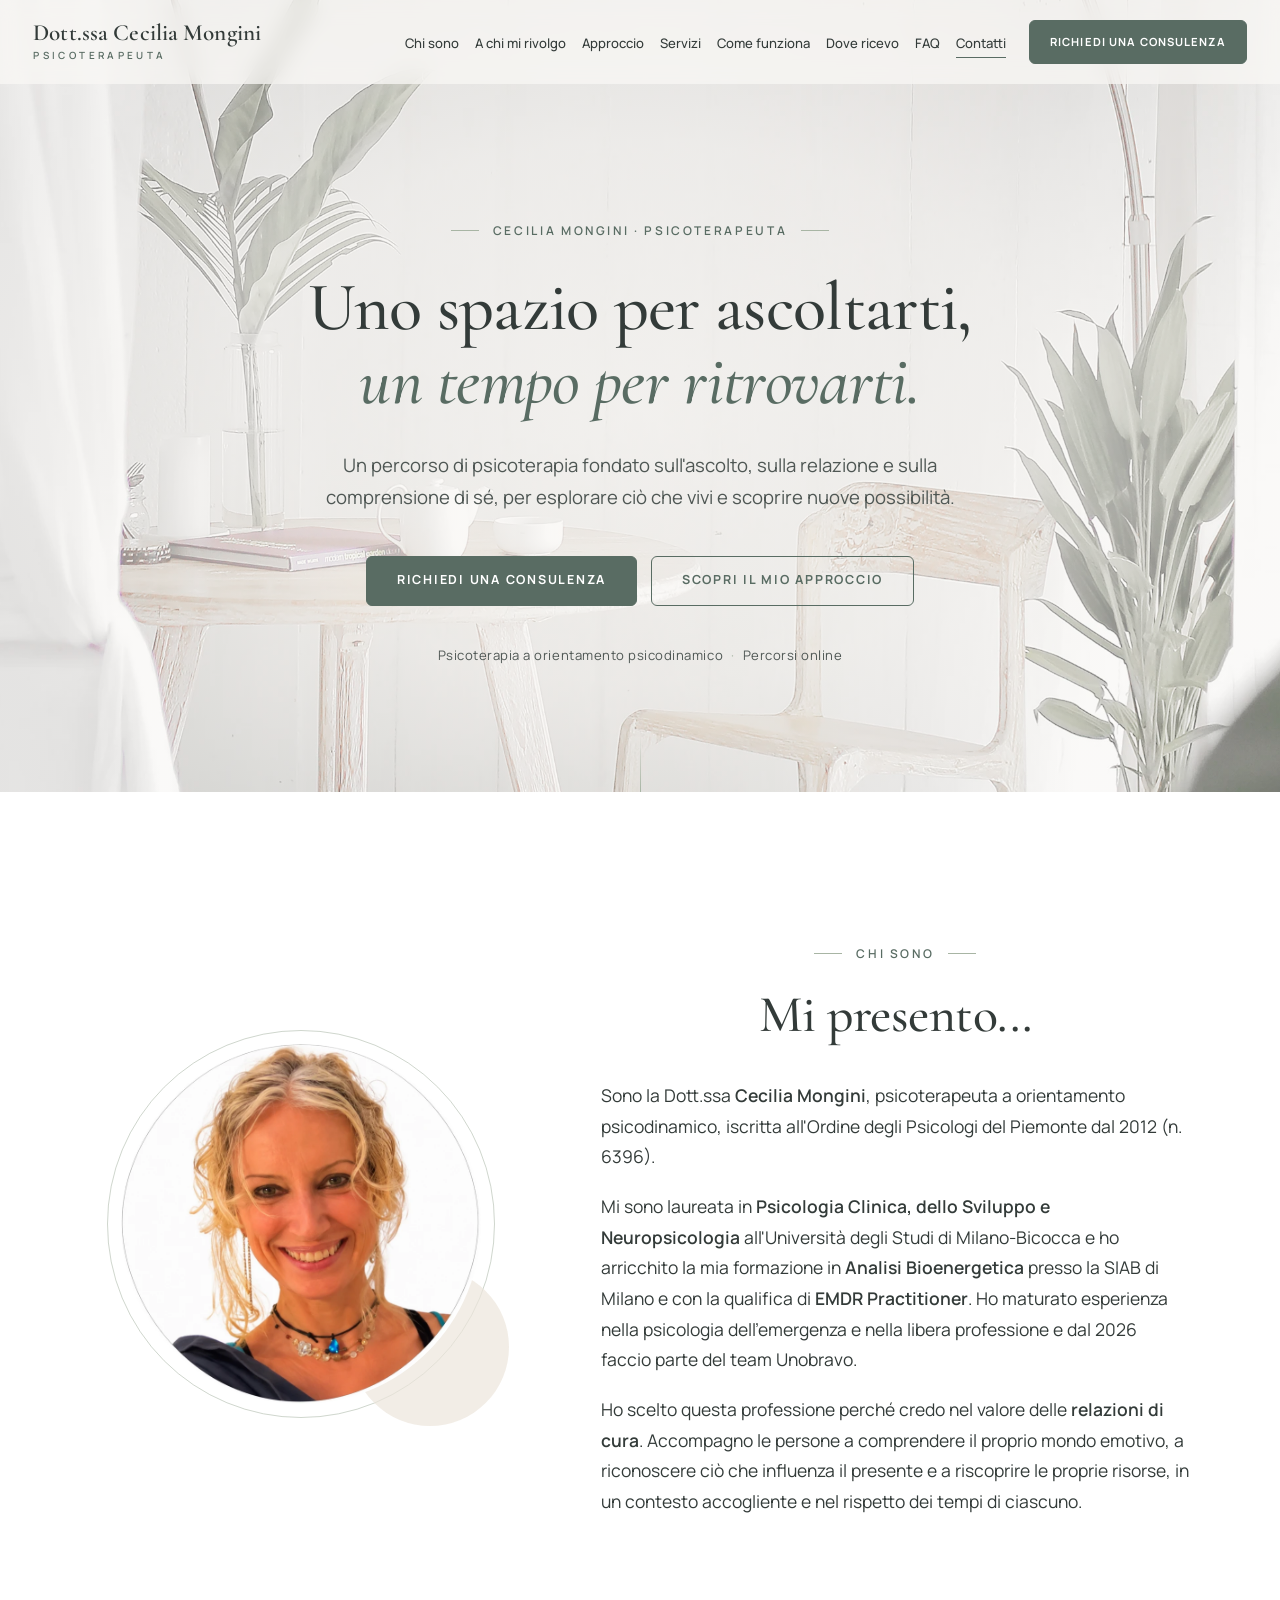
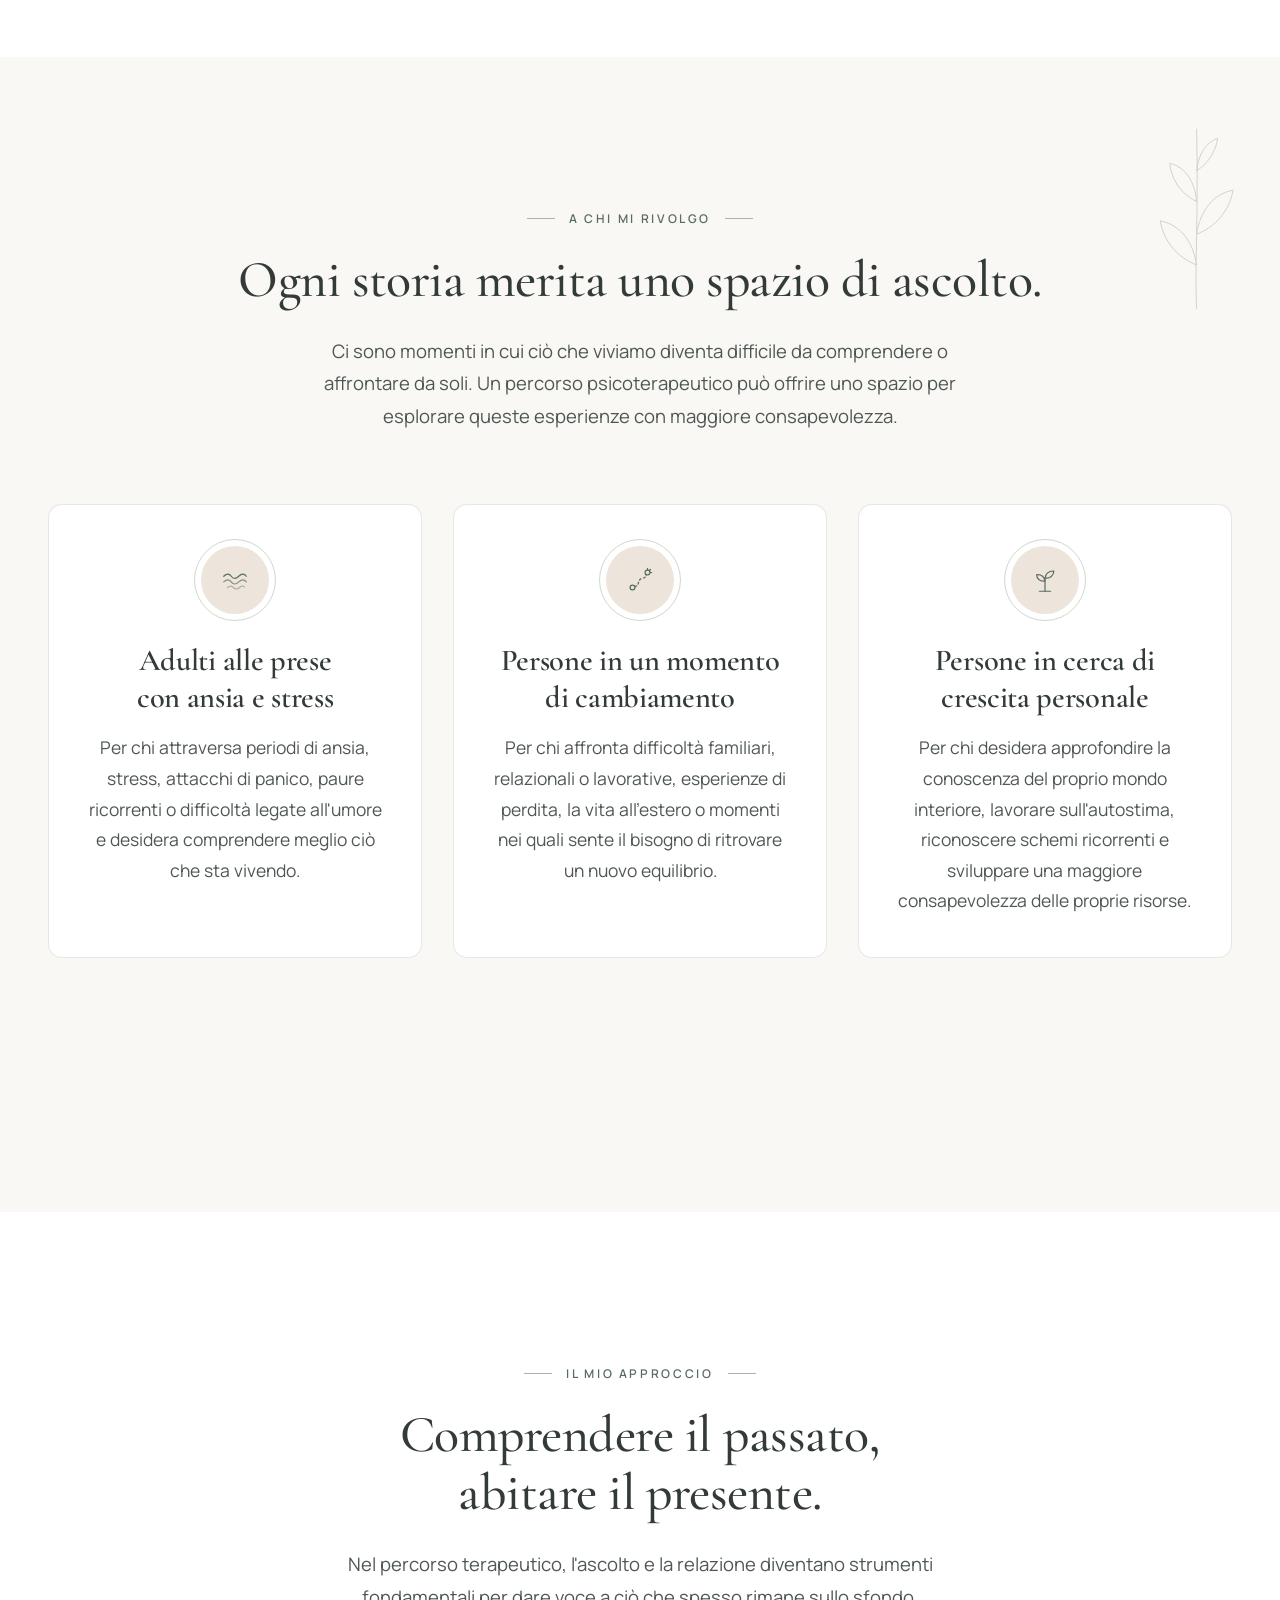
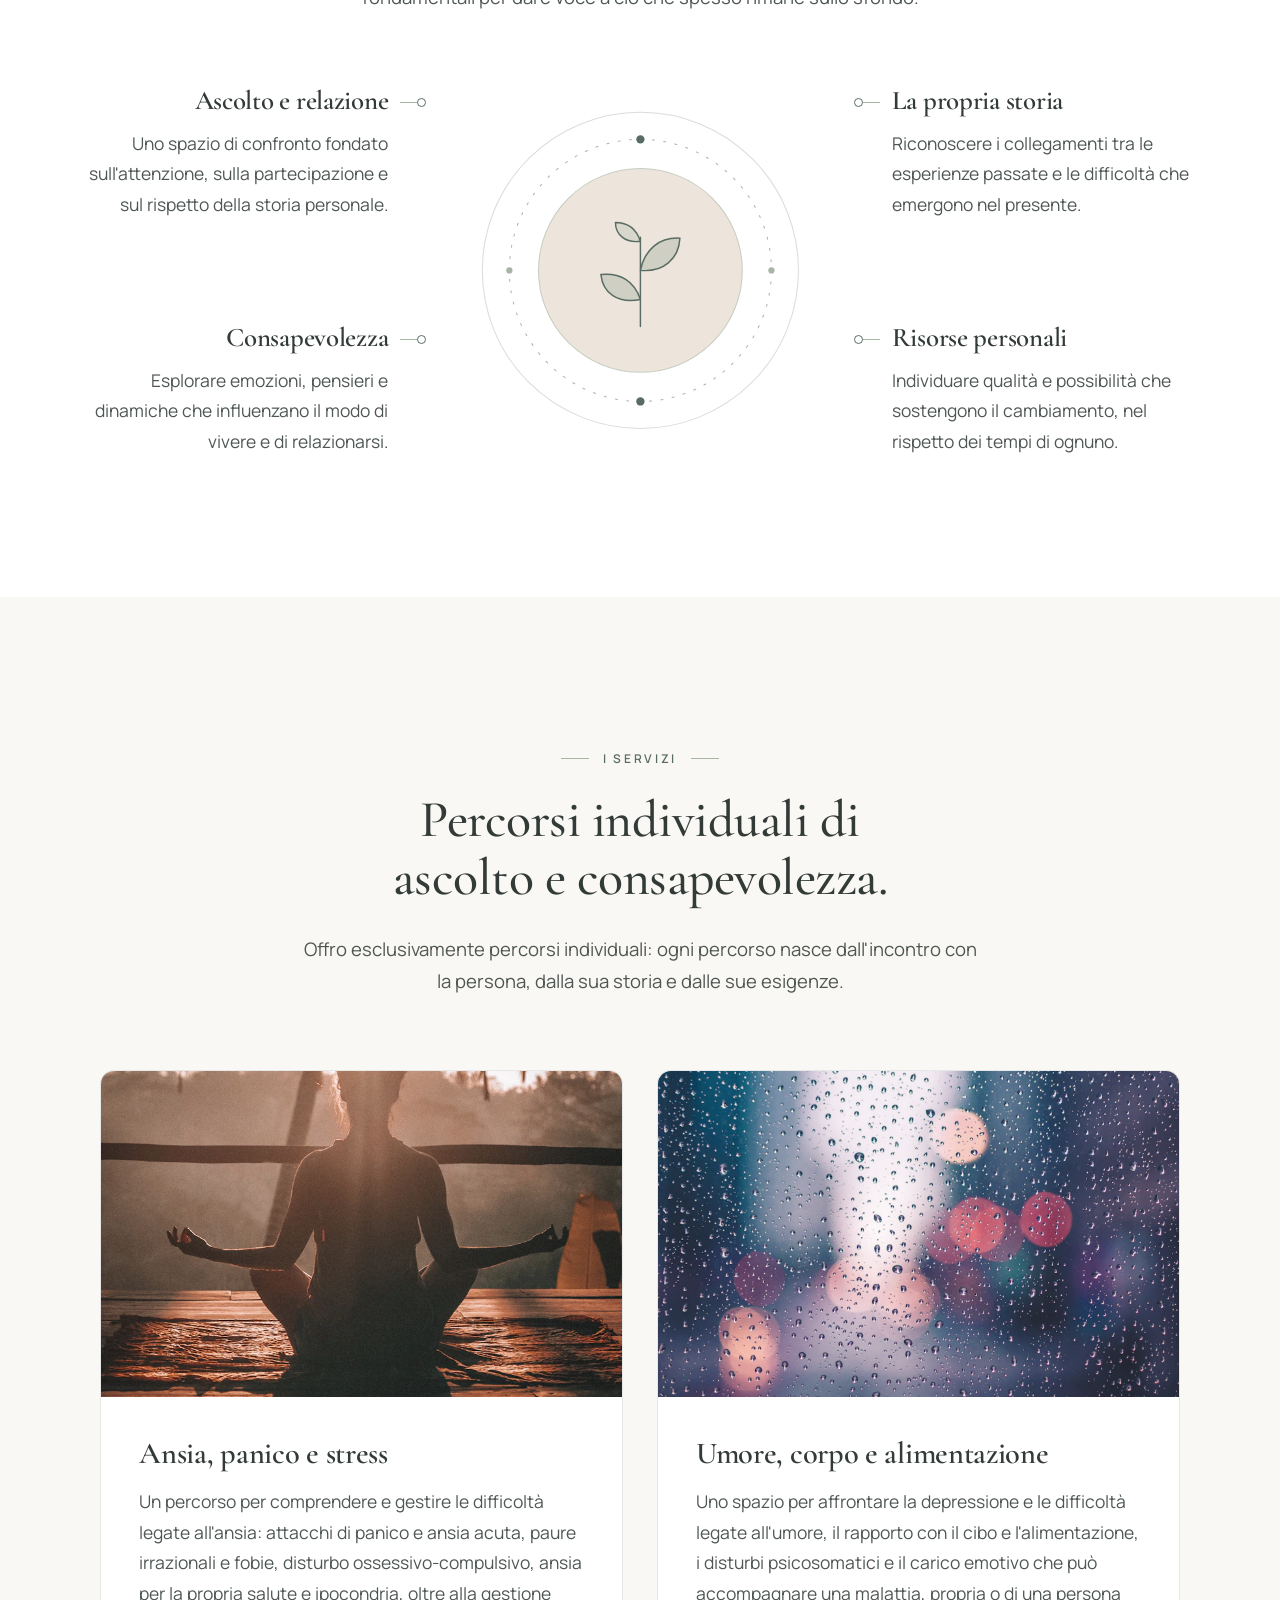
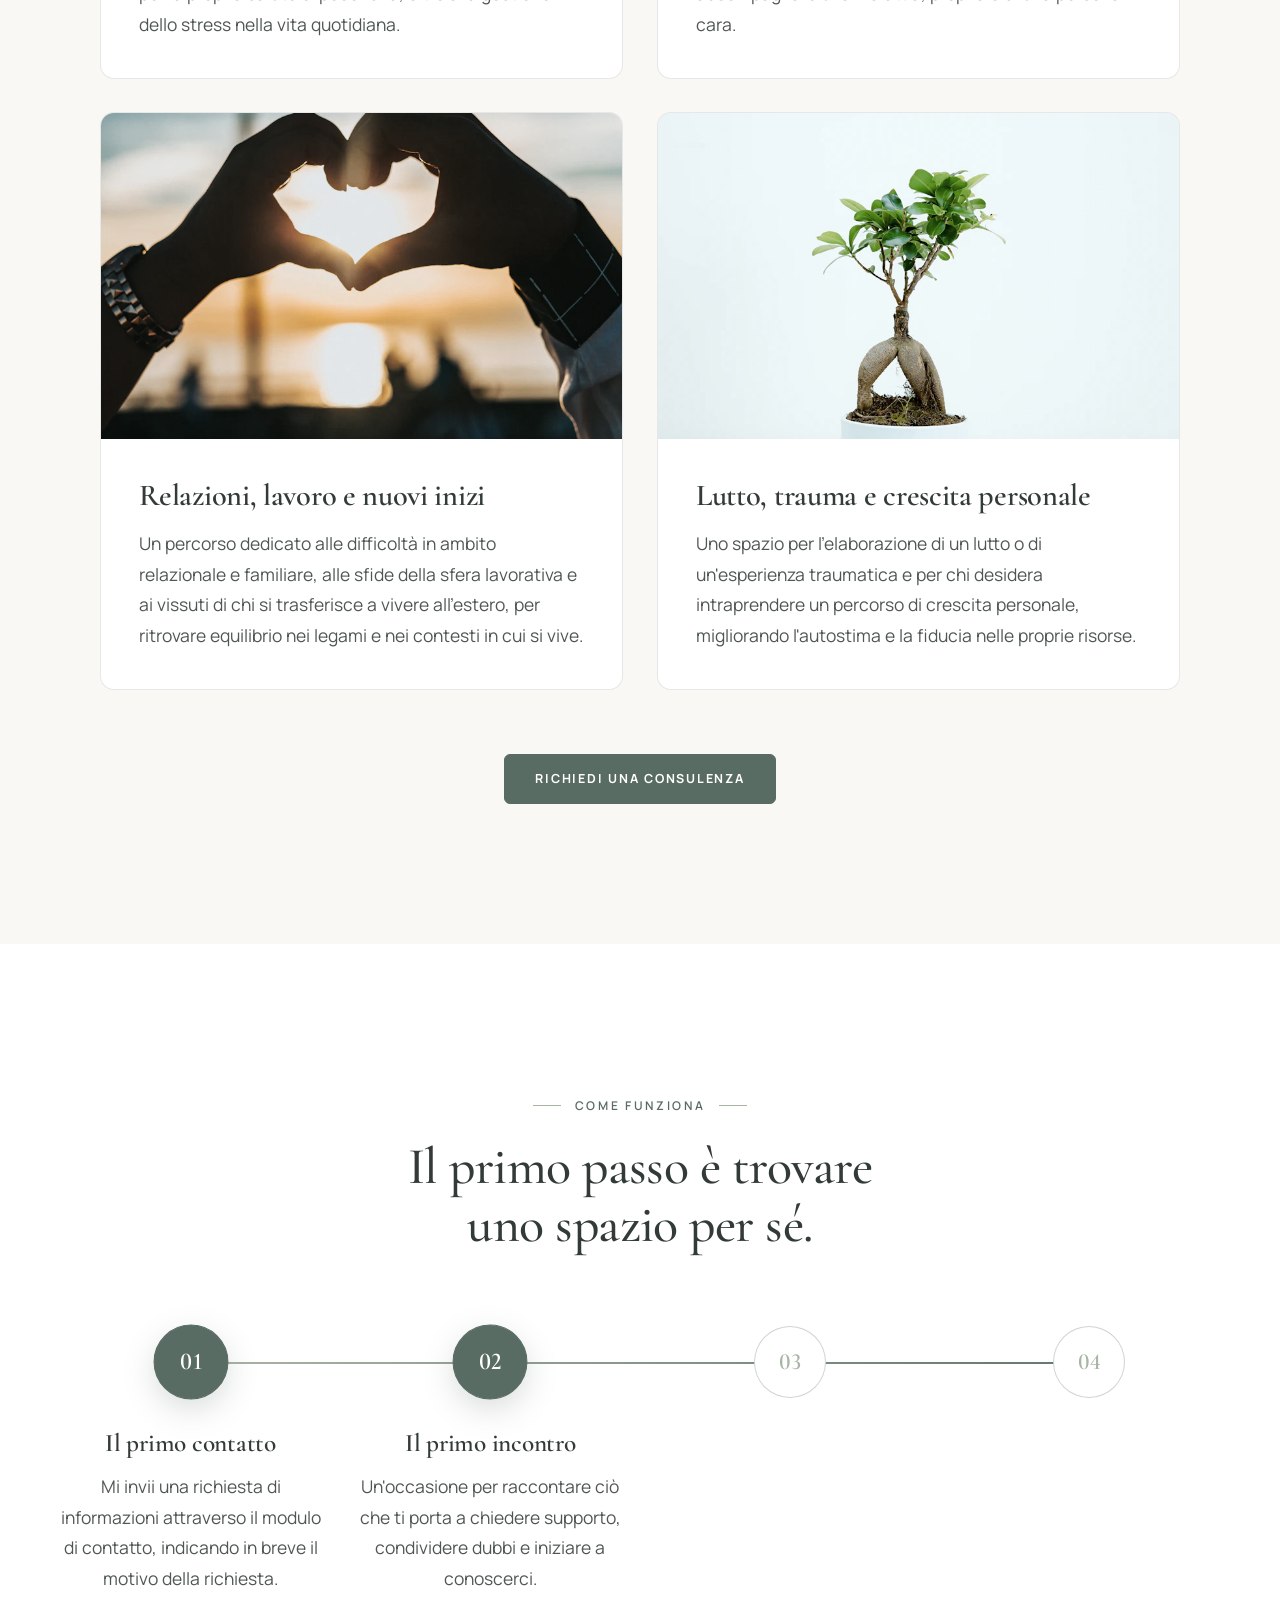
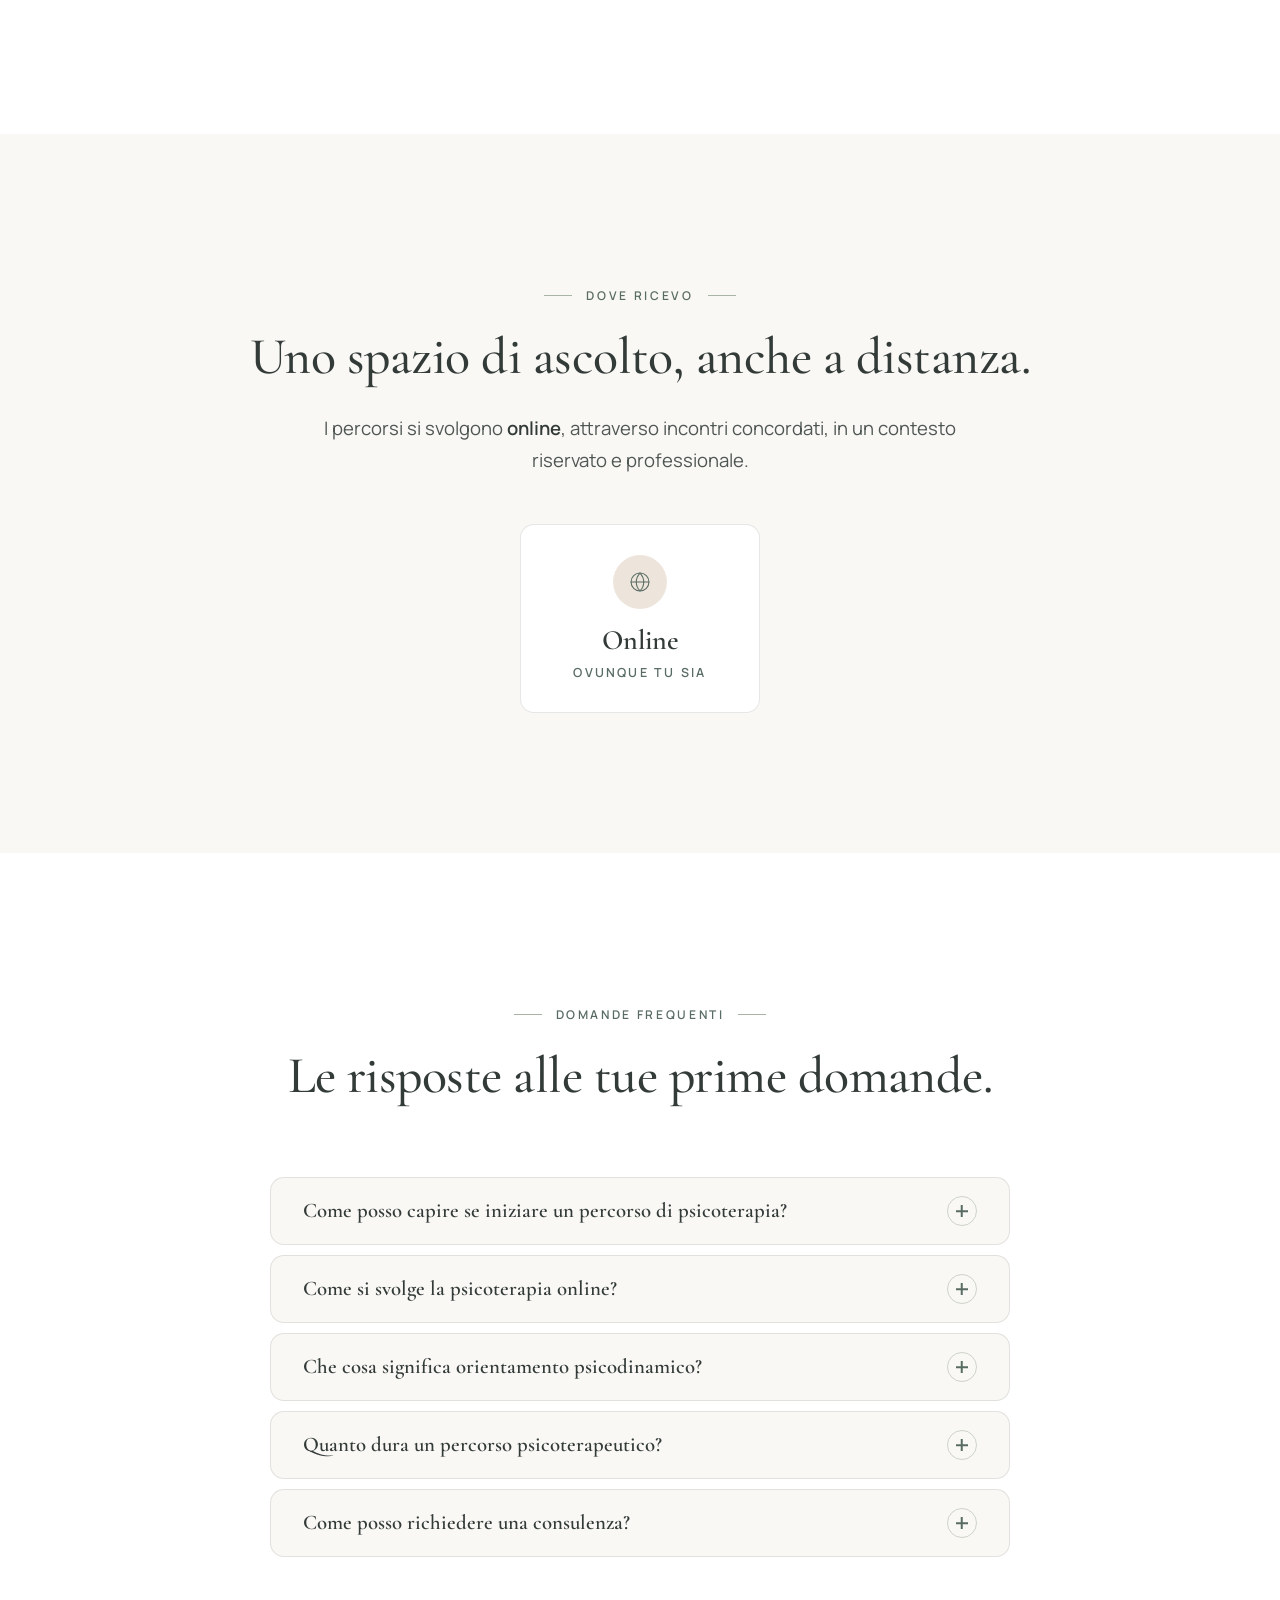
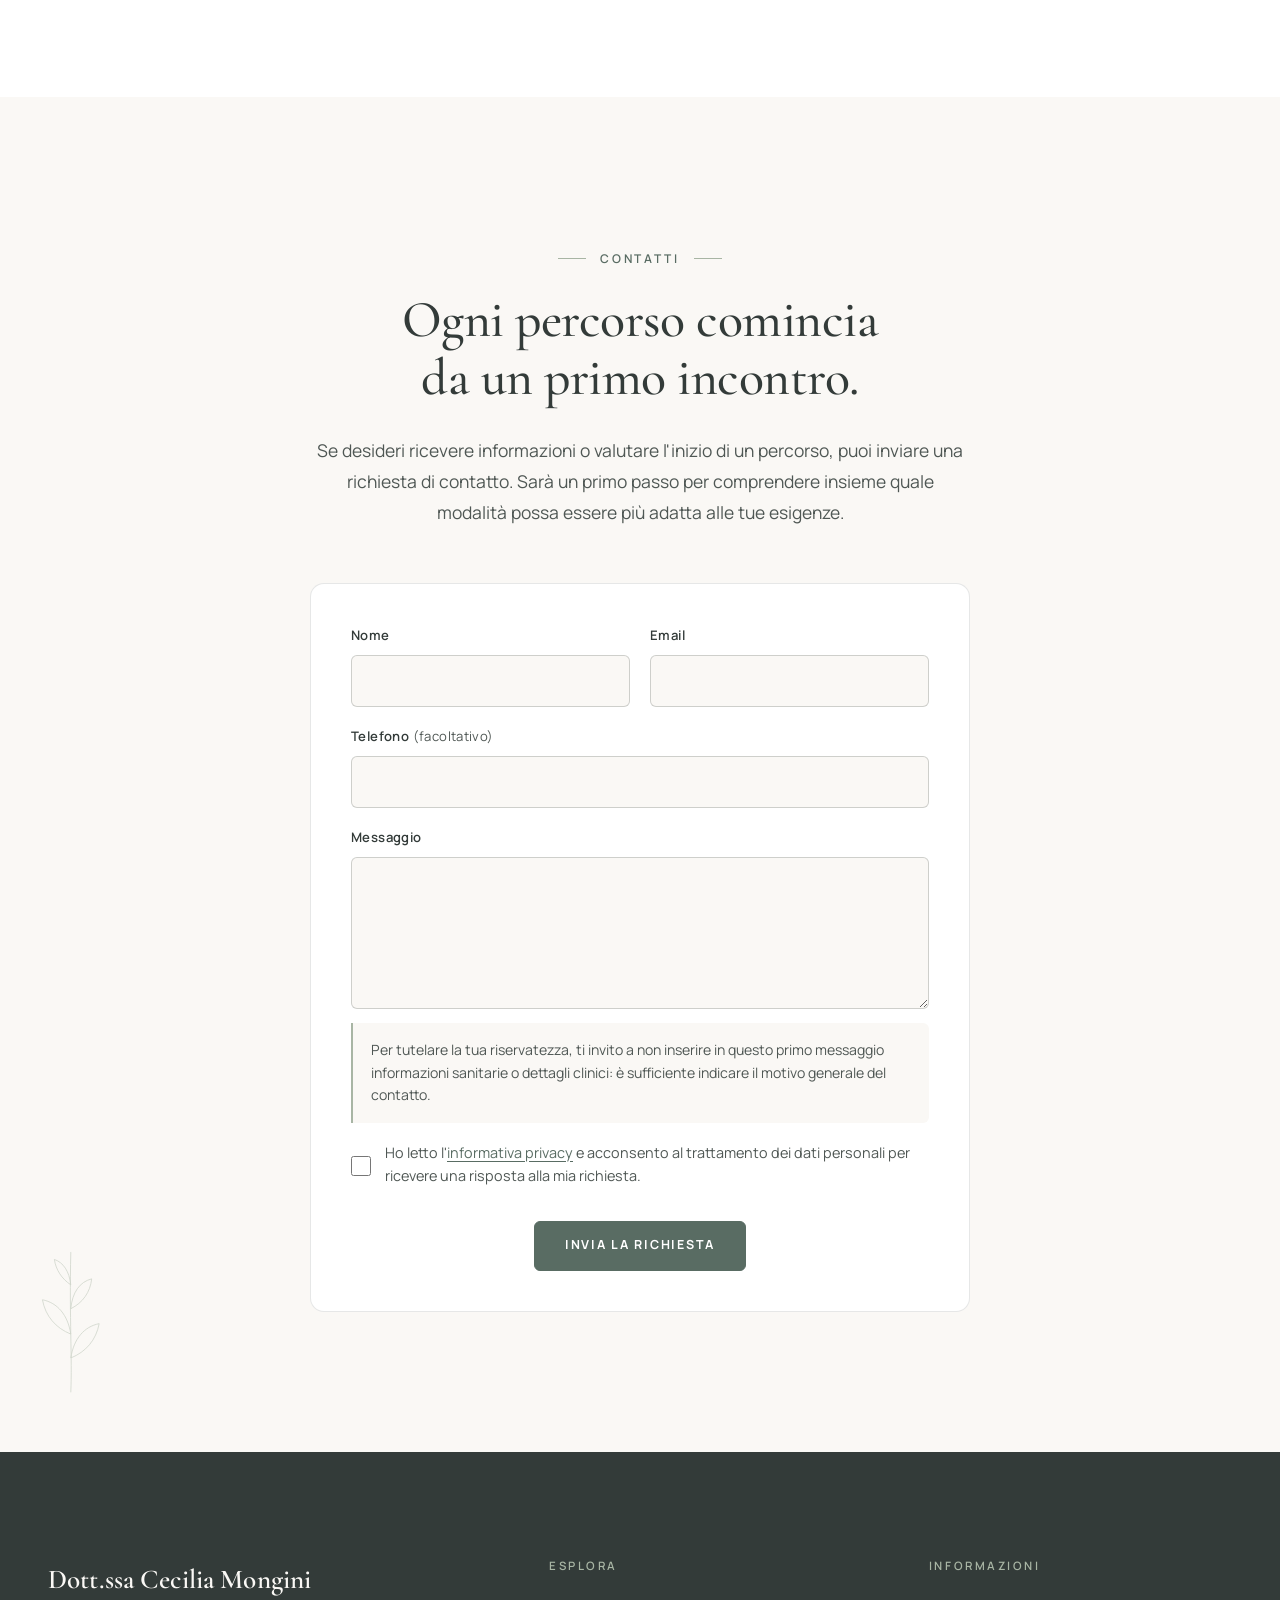
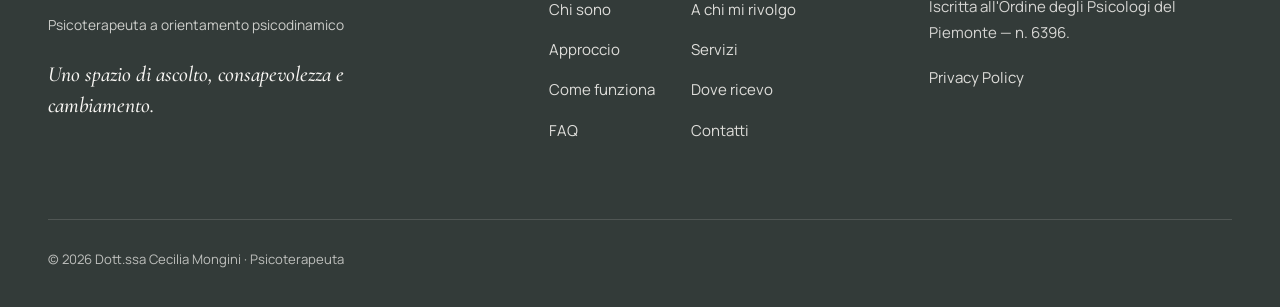
==== commit d8aff2d5: "Titolo più corto per la sezione Il mio approccio Co-Authored-By: Claude Opus 5.5 <noreply@anthropic." ====
--- a/index.html
+++ b/index.html
@@ -169,7 +169,7 @@
       <div class="container">
         <header class="section-head reveal">
           <p class="eyebrow">Il mio approccio</p>
-          <h2 id="approccio-title">Comprendere la propria storia per vivere il presente con maggiore consapevolezza.</h2>
+          <h2 id="approccio-title">Comprendere il passato, abitare il presente.</h2>
           <p class="lead">Nel percorso terapeutico, l'ascolto e la relazione diventano strumenti fondamentali per dare voce a ciò che spesso rimane sullo sfondo.</p>
         </header>
 
